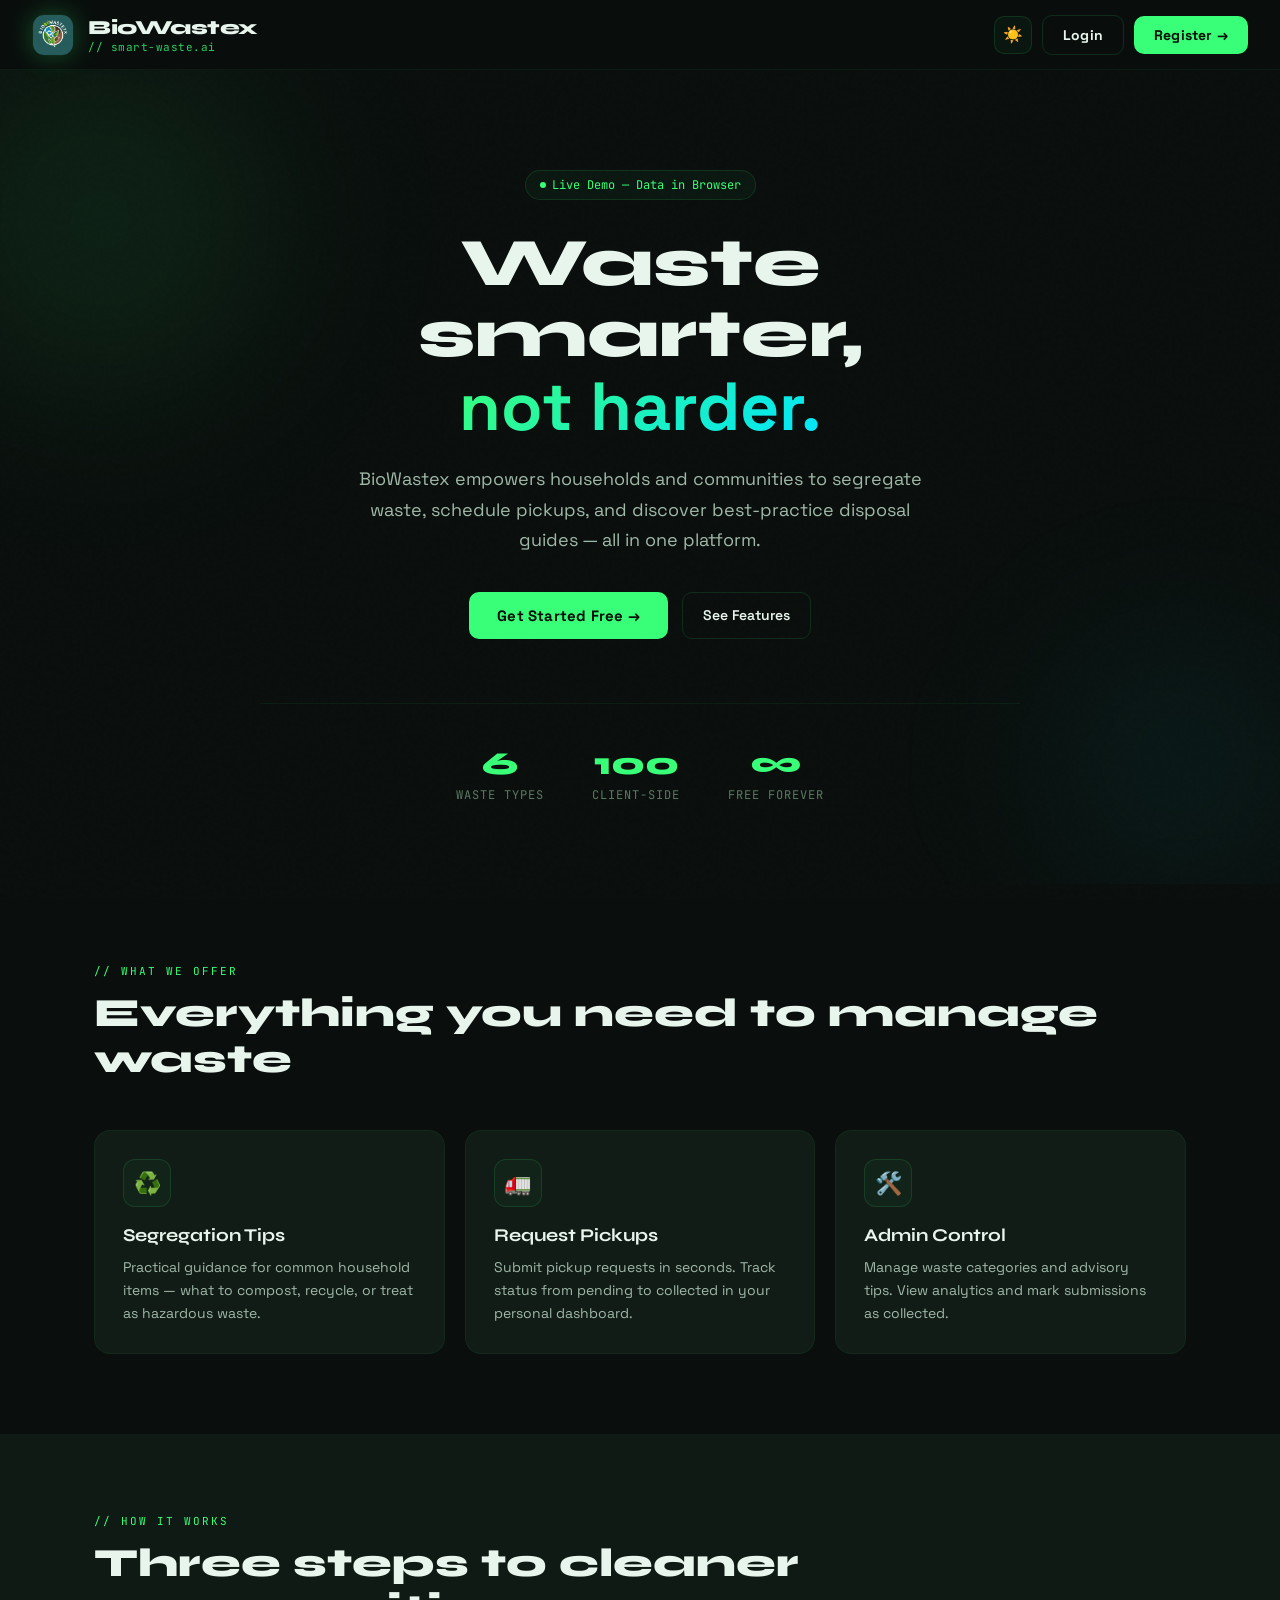
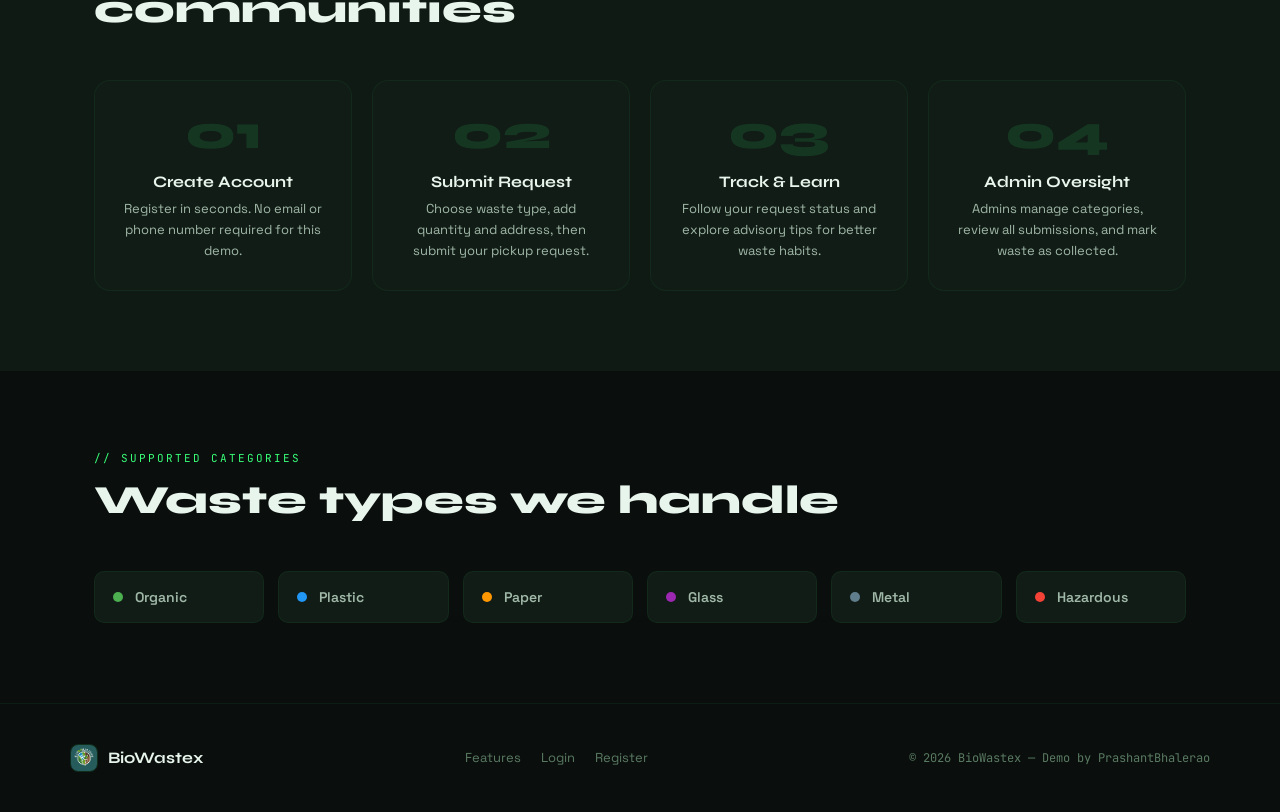
==== index.html @ 07067c93 "Initial frontend project commit" ====
<!doctype html>
<html lang="en">
<head>
  <meta charset="utf-8" />
  <meta name="viewport" content="width=device-width,initial-scale=1" />
  <title>BioWastex — Smart Waste Segregation</title>
  <link rel="stylesheet" href="css/style.css">
</head>
<body>
  <header class="topbar">
    <a href="index.html" class="brand">
      <img src="assets/biowastex-logo.png" alt="BioWastex" class="logo">
      <div class="brand-text">
        <h1>BioWastex</h1>
        <p class="sub">// smart-waste.ai</p>
      </div>
    </a>
    <div class="top-actions">
      <button id="themeToggle" class="icon-btn" aria-label="Toggle theme" title="Toggle theme">🌙</button>
      <a class="btn outline" href="login.html">Login</a>
      <a class="btn" href="register.html">Register →</a>
    </div>
  </header>

  <main>
    <!-- HERO -->
    <section class="hero">
      <div class="hero-inner">
        <div class="hero-badge">
          <span></span> Live Demo — Data in Browser
        </div>
        <h2>Waste smarter,<br><span class="highlight">not harder.</span></h2>
        <p class="lead">BioWastex empowers households and communities to segregate waste, schedule pickups, and discover best-practice disposal guides — all in one platform.</p>
        <div class="hero-ctas">
          <a class="btn" href="register.html">Get Started Free →</a>
          <a class="btnoutline" href="#features">See Features</a>
        </div>
        <div class="hero-stats">
          <div class="stat-item">
            <span class="stat-num">6+</span>
            <span class="stat-label">Waste Types</span>
          </div>
          <div class="stat-item">
            <span class="stat-num">100%</span>
            <span class="stat-label">Client-Side</span>
          </div>
          <div class="stat-item">
            <span class="stat-num">∞</span>
            <span class="stat-label">Free Forever</span>
          </div>
        </div>
      </div>
    </section>

    <!-- FEATURES -->
    <section id="features" class="features container">
      <span class="section-label">// what we offer</span>
      <h3>Everything you need to manage waste</h3>
      <div class="features-grid">
        <article class="card">
          <div class="card-icon">♻️</div>
          <h4>Segregation Tips</h4>
          <p>Practical guidance for common household items — what to compost, recycle, or treat as hazardous waste.</p>
        </article>
        <article class="card">
          <div class="card-icon">🚛</div>
          <h4>Request Pickups</h4>
          <p>Submit pickup requests in seconds. Track status from pending to collected in your personal dashboard.</p>
        </article>
        <article class="card">
          <div class="card-icon">🛠️</div>
          <h4>Admin Control</h4>
          <p>Manage waste categories and advisory tips. View analytics and mark submissions as collected.</p>
        </article>
      </div>
    </section>

    <!-- HOW IT WORKS -->
    <section class="how-it-works">
      <div class="container">
        <span class="section-label">// how it works</span>
        <h3 class="section-title">Three steps to cleaner communities</h3>
        <div class="steps-grid">
          <div class="step-card">
            <div class="step-num">01</div>
            <h4>Create Account</h4>
            <p>Register in seconds. No email or phone number required for this demo.</p>
          </div>
          <div class="step-card">
            <div class="step-num">02</div>
            <h4>Submit Request</h4>
            <p>Choose waste type, add quantity and address, then submit your pickup request.</p>
          </div>
          <div class="step-card">
            <div class="step-num">03</div>
            <h4>Track &amp; Learn</h4>
            <p>Follow your request status and explore advisory tips for better waste habits.</p>
          </div>
          <div class="step-card">
            <div class="step-num">04</div>
            <h4>Admin Oversight</h4>
            <p>Admins manage categories, review all submissions, and mark waste as collected.</p>
          </div>
        </div>
      </div>
    </section>

    <!-- WASTE TYPES -->
    <section class="waste-types container">
      <span class="section-label">// supported categories</span>
      <h3 class="section-title">Waste types we handle</h3>
      <div class="waste-grid">
        <div class="waste-chip"><span class="dot" style="background:#4caf50"></span>Organic</div>
        <div class="waste-chip"><span class="dot" style="background:#2196f3"></span>Plastic</div>
        <div class="waste-chip"><span class="dot" style="background:#ff9800"></span>Paper</div>
        <div class="waste-chip"><span class="dot" style="background:#9c27b0"></span>Glass</div>
        <div class="waste-chip"><span class="dot" style="background:#607d8b"></span>Metal</div>
        <div class="waste-chip"><span class="dot" style="background:#f44336"></span>Hazardous</div>
      </div>
    </section>
  </main>

  <footer class="site-footer">
    <div class="footer-inner">
      <div class="footer-brand">
        <img src="assets/biowastex-logo.png" alt="" style="width:28px;height:28px;border-radius:8px;border:1px solid var(--border)">
        <span>BioWastex</span>
      </div>
      <div class="footer-links">
        <a href="#features">Features</a>
        <a href="login.html">Login</a>
        <a href="register.html">Register</a>
      </div>
      <p class="footer-copy">© 2026 BioWastex — Demo by PrashantBhalerao</p>
    </div>
  </footer>

  <script src="js/theme.js"></script>
  <script src="js/animations.js"></script>
</body>
</html>
---- css/style.css ----
/* ===========================
   BIOWASTEX — Gen-Z Redesign
   Dark-first, neon-earth aesthetic
   =========================== */

@import url('https://fonts.googleapis.com/css2?family=Space+Grotesk:wght@300;400;500;600;700&family=Syne:wght@700;800&family=JetBrains+Mono:wght@400;500&display=swap');

:root {
  --bg: #0a0f0d;
  --bg2: #0f1a14;
  --bg3: #141f18;
  --card: #111c16;
  --card2: #162019;
  --border: rgba(57, 255, 120, 0.12);
  --border2: rgba(57, 255, 120, 0.06);
  --accent: #39ff78;
  --accent2: #00e5ff;
  --accent3: #ffe135;
  --danger: #ff4444;
  --text: #e8f5ec;
  --text2: #a0b8a8;
  --text3: #5a7a62;
  --glass: rgba(57, 255, 120, 0.04);
  --glow: 0 0 24px rgba(57, 255, 120, 0.25);
  --glow2: 0 0 40px rgba(57, 255, 120, 0.1);
  --radius: 16px;
  --radius-sm: 10px;
  --font-display: 'Syne', sans-serif;
  --font-body: 'Space Grotesk', sans-serif;
  --font-mono: 'JetBrains Mono', monospace;
  --transition: all 0.25s cubic-bezier(0.4, 0, 0.2, 1);
}

body.light {
  --bg: #f0f7f2;
  --bg2: #e8f2eb;
  --bg3: #dfeee3;
  --card: #ffffff;
  --card2: #f5fbf7;
  --border: rgba(34, 139, 60, 0.15);
  --border2: rgba(34, 139, 60, 0.08);
  --accent: #1a8c3e;
  --accent2: #0077a8;
  --accent3: #d4a500;
  --danger: #cc2200;
  --text: #0d2b18;
  --text2: #3a6648;
  --text3: #7aaa88;
  --glass: rgba(34, 139, 60, 0.06);
  --glow: 0 4px 20px rgba(34, 139, 60, 0.15);
  --glow2: 0 8px 30px rgba(34, 139, 60, 0.08);
}

*, *::before, *::after { box-sizing: border-box; margin: 0; padding: 0; }

html { scroll-behavior: smooth; }

body {
  font-family: var(--font-body);
  background: var(--bg);
  color: var(--text);
  min-height: 100vh;
  transition: background 0.3s ease, color 0.3s ease;
  overflow-x: hidden;
}

/* ── NOISE TEXTURE OVERLAY ── */
body::before {
  content: '';
  position: fixed;
  inset: 0;
  background-image: url("data:image/svg+xml,%3Csvg viewBox='0 0 256 256' xmlns='http://www.w3.org/2000/svg'%3E%3Cfilter id='noise'%3E%3CfeTurbulence type='fractalNoise' baseFrequency='0.9' numOctaves='4' stitchTiles='stitch'/%3E%3C/filter%3E%3Crect width='100%25' height='100%25' filter='url(%23noise)' opacity='0.03'/%3E%3C/svg%3E");
  pointer-events: none;
  z-index: 0;
  opacity: 0.4;
}

/* ── SCROLLBAR ── */
::-webkit-scrollbar { width: 6px; }
::-webkit-scrollbar-track { background: var(--bg); }
::-webkit-scrollbar-thumb { background: var(--border); border-radius: 4px; }
::-webkit-scrollbar-thumb:hover { background: var(--accent); }

/* ── TYPOGRAPHY ── */
h1, h2, h3, h4 { font-family: var(--font-display); line-height: 1.15; }
p, span, label, a, button, input, select, textarea { font-family: var(--font-body); }

/* ── CONTAINER ── */
.container {
  max-width: 1140px;
  margin: 0 auto;
  padding: 0 24px;
}

/* ══════════════════════════════
   TOPBAR / NAVBAR
══════════════════════════════ */
.topbar {
  position: sticky;
  top: 0;
  z-index: 100;
  display: flex;
  align-items: center;
  justify-content: space-between;
  padding: 0 32px;
  height: 70px;
  background: rgba(10, 15, 13, 0.85);
  backdrop-filter: blur(20px);
  -webkit-backdrop-filter: blur(20px);
  border-bottom: 1px solid var(--border2);
  transition: var(--transition);
}

body.light .topbar {
  background: rgba(240, 247, 242, 0.85);
}

.topbar.small { height: 60px; padding: 0 24px; }

.brand {
  display: flex;
  align-items: center;
  gap: 14px;
  text-decoration: none;
}

.logo {
  width: 42px;
  height: 42px;
  border-radius: 12px;
  object-fit: cover;
  border: 1.5px solid var(--border);
  box-shadow: var(--glow);
  transition: var(--transition);
}
.logo:hover { transform: rotate(-5deg) scale(1.05); }

.brand-text h1 {
  font-family: var(--font-display);
  font-size: 20px;
  font-weight: 800;
  color: var(--text);
  letter-spacing: -0.5px;
}
.brand-text .sub {
  font-size: 11px;
  color: var(--accent);
  font-family: var(--font-mono);
  letter-spacing: 0.5px;
  opacity: 0.8;
  margin-top: 1px;
}

.top-actions {
  display: flex;
  align-items: center;
  gap: 10px;
}

.icon-btn {
  background: var(--glass);
  border: 1px solid var(--border);
  color: var(--text);
  font-size: 16px;
  width: 38px;
  height: 38px;
  border-radius: 10px;
  cursor: pointer;
  display: flex;
  align-items: center;
  justify-content: center;
  transition: var(--transition);
}
.icon-btn:hover {
  background: var(--border);
  border-color: var(--accent);
  box-shadow: var(--glow);
  transform: scale(1.05);
}

/* ── BUTTONS ── */
.btn {
  display: inline-flex;
  align-items: center;
  gap: 6px;
  padding: 10px 20px;
  background: var(--accent);
  color: #060e09;
  font-family: var(--font-body);
  font-size: 14px;
  font-weight: 700;
  border-radius: var(--radius-sm);
  border: none;
  cursor: pointer;
  text-decoration: none;
  transition: var(--transition);
  letter-spacing: 0.2px;
  white-space: nowrap;
}
.btn:hover {
  transform: translateY(-2px);
  box-shadow: 0 8px 24px rgba(57, 255, 120, 0.35);
  filter: brightness(1.1);
}
.btn:active { transform: translateY(0); }

.btn.outline {
  background: transparent;
  color: var(--text);
  border: 1.5px solid var(--border);
}
.btn.outline:hover {
  border-color: var(--accent);
  color: var(--accent);
  box-shadow: var(--glow);
  background: var(--glass);
}

.btn.danger {
  background: var(--danger);
  color: white;
}
.btn.danger:hover { box-shadow: 0 8px 24px rgba(255,68,68,0.35); }

.btn.sm { padding: 7px 14px; font-size: 12px; }
.btn.xs { padding: 5px 10px; font-size: 11px; }

.btnoutline {
  display: inline-flex;
  align-items: center;
  padding: 10px 20px;
  background: transparent;
  color: var(--text);
  border: 1.5px solid var(--border);
  border-radius: var(--radius-sm);
  font-family: var(--font-body);
  font-size: 14px;
  font-weight: 600;
  cursor: pointer;
  text-decoration: none;
  transition: var(--transition);
}
.btnoutline:hover {
  border-color: var(--accent);
  color: var(--accent);
  background: var(--glass);
}

/* ══════════════════════════════
   HERO SECTION
══════════════════════════════ */
.hero {
  position: relative;
  overflow: hidden;
  padding: 100px 24px 80px;
  text-align: center;
}

/* Animated bg blobs */
.hero::before, .hero::after {
  content: '';
  position: absolute;
  border-radius: 50%;
  filter: blur(80px);
  animation: blobFloat 8s ease-in-out infinite;
  pointer-events: none;
}
.hero::before {
  width: 500px; height: 500px;
  background: radial-gradient(circle, rgba(57,255,120,0.12), transparent 70%);
  top: -100px; left: -150px;
}
.hero::after {
  width: 400px; height: 400px;
  background: radial-gradient(circle, rgba(0,229,255,0.08), transparent 70%);
  bottom: -80px; right: -100px;
  animation-delay: -4s;
}

@keyframes blobFloat {
  0%, 100% { transform: translate(0, 0) scale(1); }
  33% { transform: translate(30px, -20px) scale(1.05); }
  66% { transform: translate(-20px, 20px) scale(0.95); }
}

.hero-inner { position: relative; z-index: 1; max-width: 760px; margin: 0 auto; }

.hero-badge {
  display: inline-flex;
  align-items: center;
  gap: 6px;
  padding: 6px 14px;
  background: var(--glass);
  border: 1px solid var(--border);
  border-radius: 100px;
  font-size: 12px;
  font-family: var(--font-mono);
  color: var(--accent);
  margin-bottom: 28px;
  animation: fadeSlideUp 0.6s ease both;
}
.hero-badge span { display: inline-block; width: 6px; height: 6px; background: var(--accent); border-radius: 50%; animation: pulse 2s infinite; }

@keyframes pulse {
  0%, 100% { transform: scale(1); opacity: 1; }
  50% { transform: scale(1.5); opacity: 0.5; }
}

.hero h2 {
  font-family: var(--font-display);
  font-size: clamp(36px, 6vw, 68px);
  font-weight: 800;
  line-height: 1.05;
  color: var(--text);
  margin-bottom: 20px;
  animation: fadeSlideUp 0.6s ease 0.1s both;
}

.hero h2 .highlight {
  background: linear-gradient(135deg, var(--accent), var(--accent2));
  -webkit-background-clip: text;
  -webkit-text-fill-color: transparent;
  background-clip: text;
}

.hero .lead {
  font-size: 18px;
  color: var(--text2);
  max-width: 580px;
  margin: 0 auto 36px;
  line-height: 1.7;
  animation: fadeSlideUp 0.6s ease 0.2s both;
}

.hero-ctas {
  display: flex;
  gap: 14px;
  justify-content: center;
  flex-wrap: wrap;
  animation: fadeSlideUp 0.6s ease 0.3s both;
}

.hero-ctas .btn { padding: 14px 28px; font-size: 15px; }

/* Hero stats */
.hero-stats {
  display: flex;
  justify-content: center;
  gap: 48px;
  margin-top: 64px;
  padding-top: 40px;
  border-top: 1px solid var(--border2);
  animation: fadeSlideUp 0.6s ease 0.5s both;
}
.stat-item { text-align: center; }
.stat-num {
  font-family: var(--font-display);
  font-size: 32px;
  font-weight: 800;
  color: var(--accent);
  display: block;
}
.stat-label {
  font-size: 12px;
  color: var(--text3);
  font-family: var(--font-mono);
  text-transform: uppercase;
  letter-spacing: 1px;
  margin-top: 4px;
}

@keyframes fadeSlideUp {
  from { opacity: 0; transform: translateY(20px); }
  to { opacity: 1; transform: translateY(0); }
}

/* ══════════════════════════════
   FEATURES SECTION
══════════════════════════════ */
.features {
  padding: 80px 24px;
  position: relative;
}

.section-label {
  font-family: var(--font-mono);
  font-size: 11px;
  color: var(--accent);
  text-transform: uppercase;
  letter-spacing: 2px;
  margin-bottom: 12px;
  display: block;
}

.features > h3, .section-title {
  font-family: var(--font-display);
  font-size: clamp(24px, 4vw, 40px);
  font-weight: 800;
  margin-bottom: 48px;
  color: var(--text);
}

.features-grid {
  display: grid;
  grid-template-columns: repeat(auto-fit, minmax(280px, 1fr));
  gap: 20px;
}

.card {
  background: var(--card);
  border: 1px solid var(--border2);
  border-radius: var(--radius);
  padding: 28px;
  transition: var(--transition);
  position: relative;
  overflow: hidden;
}
.card::before {
  content: '';
  position: absolute;
  top: 0; left: 0; right: 0;
  height: 2px;
  background: linear-gradient(90deg, transparent, var(--accent), transparent);
  opacity: 0;
  transition: opacity 0.3s;
}
.card:hover {
  border-color: var(--border);
  background: var(--card2);
  transform: translateY(-4px);
  box-shadow: var(--glow2);
}
.card:hover::before { opacity: 1; }

.card-icon {
  width: 48px; height: 48px;
  background: var(--glass);
  border: 1px solid var(--border);
  border-radius: 12px;
  display: flex;
  align-items: center;
  justify-content: center;
  font-size: 22px;
  margin-bottom: 18px;
  transition: var(--transition);
}
.card:hover .card-icon {
  box-shadow: var(--glow);
  border-color: var(--accent);
}

.card h4 {
  font-family: var(--font-display);
  font-size: 18px;
  font-weight: 700;
  color: var(--text);
  margin-bottom: 10px;
}
.card p { font-size: 14px; color: var(--text2); line-height: 1.65; }

/* ══════════════════════════════
   HOW IT WORKS SECTION
══════════════════════════════ */
.how-it-works {
  padding: 80px 24px;
  background: var(--bg2);
  position: relative;
}

.steps-grid {
  display: grid;
  grid-template-columns: repeat(auto-fit, minmax(220px, 1fr));
  gap: 20px;
  counter-reset: step;
}

.step-card {
  background: var(--card);
  border: 1px solid var(--border2);
  border-radius: var(--radius);
  padding: 28px;
  text-align: center;
  transition: var(--transition);
  counter-increment: step;
}
.step-card:hover {
  border-color: var(--accent);
  box-shadow: var(--glow);
  transform: translateY(-4px);
}

.step-num {
  font-family: var(--font-display);
  font-size: 48px;
  font-weight: 800;
  color: var(--border);
  line-height: 1;
  margin-bottom: 16px;
  transition: var(--transition);
}
.step-card:hover .step-num { color: var(--accent); }
.step-card h4 { font-size: 16px; margin-bottom: 8px; color: var(--text); }
.step-card p { font-size: 13px; color: var(--text2); line-height: 1.6; }

/* ══════════════════════════════
   WASTE TYPES SECTION
══════════════════════════════ */
.waste-types {
  padding: 80px 24px;
}

.waste-grid {
  display: grid;
  grid-template-columns: repeat(auto-fill, minmax(160px, 1fr));
  gap: 14px;
}

.waste-chip {
  background: var(--card);
  border: 1px solid var(--border2);
  border-radius: var(--radius-sm);
  padding: 16px 18px;
  display: flex;
  align-items: center;
  gap: 12px;
  font-size: 14px;
  font-weight: 600;
  color: var(--text2);
  cursor: default;
  transition: var(--transition);
}
.waste-chip:hover {
  background: var(--card2);
  border-color: var(--border);
  color: var(--text);
  transform: scale(1.03);
}
.waste-chip .dot {
  width: 10px; height: 10px;
  border-radius: 50%;
  flex-shrink: 0;
}

/* ══════════════════════════════
   SITE FOOTER
══════════════════════════════ */
.site-footer {
  border-top: 1px solid var(--border2);
  padding: 40px 24px;
  background: var(--bg);
}

.footer-inner {
  display: flex;
  align-items: center;
  justify-content: space-between;
  flex-wrap: wrap;
  gap: 16px;
  max-width: 1140px;
  margin: 0 auto;
}

.footer-brand { display: flex; align-items: center; gap: 10px; }
.footer-brand span {
  font-family: var(--font-display);
  font-size: 16px;
  font-weight: 700;
  color: var(--text);
}

.footer-links { display: flex; gap: 20px; }
.footer-links a {
  font-size: 13px;
  color: var(--text3);
  text-decoration: none;
  transition: color 0.2s;
}
.footer-links a:hover { color: var(--accent); }

.footer-copy {
  font-size: 12px;
  color: var(--text3);
  font-family: var(--font-mono);
}

/* ══════════════════════════════
   FORM PAGES (Login / Register)
══════════════════════════════ */
.form-page {
  min-height: calc(100vh - 60px);
  display: flex;
  align-items: center;
  justify-content: center;
  padding: 40px 20px;
  position: relative;
}

.form-page::before {
  content: '';
  position: absolute;
  width: 600px; height: 600px;
  background: radial-gradient(circle, rgba(57,255,120,0.06), transparent 60%);
  top: 50%; left: 50%;
  transform: translate(-50%, -50%);
  pointer-events: none;
}

.form-card {
  background: var(--card);
  border: 1px solid var(--border);
  border-radius: 20px;
  padding: 40px;
  width: 100%;
  max-width: 440px;
  position: relative;
  z-index: 1;
  box-shadow: 0 24px 60px rgba(0,0,0,0.4);
  animation: fadeSlideUp 0.5s ease both;
}

.form-card-header {
  text-align: center;
  margin-bottom: 32px;
}

.logo-lg {
  width: 72px;
  height: 72px;
  border-radius: 18px;
  border: 2px solid var(--border);
  object-fit: cover;
  box-shadow: var(--glow);
  margin-bottom: 18px;
}

.form-card-header h2 {
  font-size: 28px;
  font-weight: 800;
  color: var(--text);
  margin-bottom: 6px;
}
.form-card-header p {
  font-size: 14px;
  color: var(--text2);
}

.form { display: flex; flex-direction: column; gap: 16px; }

.form label {
  display: flex;
  flex-direction: column;
  gap: 6px;
  font-size: 13px;
  font-weight: 600;
  color: var(--text2);
  letter-spacing: 0.3px;
}

.form input,
.form select,
.form textarea {
  background: var(--bg3);
  border: 1.5px solid var(--border2);
  border-radius: var(--radius-sm);
  padding: 12px 14px;
  color: var(--text);
  font-family: var(--font-body);
  font-size: 14px;
  outline: none;
  transition: var(--transition);
}

.form input:focus,
.form select:focus,
.form textarea:focus {
  border-color: var(--accent);
  box-shadow: 0 0 0 3px rgba(57, 255, 120, 0.1);
  background: var(--card2);
}

.form input::placeholder { color: var(--text3); }

.form select option {
  background: var(--card);
  color: var(--text);
}

.form-actions {
  display: flex;
  gap: 10px;
  margin-top: 4px;
}
.form-actions .btn { flex: 1; justify-content: center; padding: 12px; }

.form-footer {
  text-align: center;
  margin-top: 20px;
  font-size: 13px;
  color: var(--text2);
}
.form-footer a { color: var(--accent); text-decoration: none; font-weight: 600; }
.form-footer a:hover { text-decoration: underline; }

#loginMessage, #regMessage {
  font-size: 13px;
  text-align: center;
  padding: 8px;
  border-radius: 8px;
  min-height: 30px;
}
#loginMessage.error, #regMessage.error {
  color: var(--danger);
  background: rgba(255,68,68,0.08);
  border: 1px solid rgba(255,68,68,0.2);
}
#loginMessage.success, #regMessage.success {
  color: var(--accent);
  background: rgba(57,255,120,0.08);
  border: 1px solid rgba(57,255,120,0.2);
}

/* ══════════════════════════════
   DASHBOARD LAYOUT
══════════════════════════════ */
.app {
  display: flex;
  min-height: 100vh;
}

.sidebar {
  width: 260px;
  background: var(--card);
  border-right: 1px solid var(--border2);
  padding: 20px 16px;
  display: flex;
  flex-direction: column;
  gap: 8px;
  position: sticky;
  top: 0;
  height: 100vh;
  overflow-y: auto;
  flex-shrink: 0;
}

.sidebar-top {
  display: flex;
  align-items: center;
  gap: 12px;
  padding: 8px 4px 16px;
  border-bottom: 1px solid var(--border2);
  margin-bottom: 8px;
}
.sidebar-top h3 {
  font-family: var(--font-display);
  font-size: 16px;
  font-weight: 700;
  color: var(--text);
}

.logo-sm {
  width: 40px; height: 40px;
  border-radius: 10px;
  border: 1.5px solid var(--border);
  object-fit: cover;
}

.side-nav {
  display: flex;
  flex-direction: column;
  gap: 4px;
  flex: 1;
}

.side-link {
  display: flex;
  align-items: center;
  gap: 10px;
  padding: 10px 14px;
  border-radius: var(--radius-sm);
  color: var(--text2);
  text-decoration: none;
  font-size: 14px;
  font-weight: 500;
  transition: var(--transition);
  border: 1px solid transparent;
}
.side-link:hover {
  background: var(--glass);
  color: var(--text);
  border-color: var(--border2);
}
.side-link.active {
  background: linear-gradient(135deg, rgba(57,255,120,0.12), rgba(57,255,120,0.05));
  color: var(--accent);
  border-color: var(--border);
  font-weight: 600;
}

.side-link .nav-icon { font-size: 16px; }

.sidebar-bottom {
  padding-top: 12px;
  border-top: 1px solid var(--border2);
  display: flex;
  align-items: center;
  gap: 8px;
}
.sidebar-bottom .btn { flex: 1; justify-content: center; }

/* MAIN CONTENT */
.main {
  flex: 1;
  padding: 32px;
  min-width: 0;
}

.main-header {
  margin-bottom: 28px;
  padding-bottom: 20px;
  border-bottom: 1px solid var(--border2);
}
.main-header h2 {
  font-size: 28px;
  font-weight: 800;
  color: var(--text);
  margin-bottom: 4px;
}
.main-header p { font-size: 14px; color: var(--text2); }

/* STATS CARDS */
.stats-row {
  display: grid;
  grid-template-columns: repeat(auto-fit, minmax(180px, 1fr));
  gap: 16px;
  margin-bottom: 28px;
}

.stat-card {
  background: var(--card);
  border: 1px solid var(--border2);
  border-radius: var(--radius);
  padding: 22px;
  transition: var(--transition);
}
.stat-card:hover {
  border-color: var(--border);
  transform: translateY(-2px);
  box-shadow: var(--glow2);
}
.stat-card .s-label {
  font-size: 12px;
  color: var(--text3);
  font-family: var(--font-mono);
  text-transform: uppercase;
  letter-spacing: 1px;
  margin-bottom: 8px;
}
.stat-card .s-value {
  font-family: var(--font-display);
  font-size: 36px;
  font-weight: 800;
  color: var(--accent);
  line-height: 1;
}
.stat-card .s-sub {
  font-size: 12px;
  color: var(--text3);
  margin-top: 6px;
}

/* VIEW SECTIONS */
.view { animation: fadeSlideUp 0.3s ease both; }
.hidden { display: none !important; }

/* SUBMISSION / REQUEST CARDS */
.request {
  background: var(--card2);
  border: 1px solid var(--border2);
  border-left: 3px solid var(--accent);
  border-radius: var(--radius-sm);
  padding: 14px 18px;
  margin-bottom: 10px;
  transition: var(--transition);
  display: flex;
  justify-content: space-between;
  align-items: flex-start;
  gap: 12px;
  flex-wrap: wrap;
}
.request:hover { border-color: var(--border); background: var(--card); }

.request-info { flex: 1; }
.request-info strong {
  font-size: 14px;
  color: var(--text);
  font-weight: 600;
}
.request-info .request-meta {
  display: flex;
  gap: 12px;
  flex-wrap: wrap;
  margin-top: 6px;
}
.request-info .meta-item {
  font-size: 12px;
  color: var(--text3);
  font-family: var(--font-mono);
}

.request-actions { display: flex; gap: 6px; flex-shrink: 0; }

/* STATUS BADGES */
.badge {
  display: inline-flex;
  align-items: center;
  gap: 4px;
  padding: 3px 10px;
  border-radius: 100px;
  font-size: 11px;
  font-weight: 600;
  font-family: var(--font-mono);
  text-transform: uppercase;
  letter-spacing: 0.5px;
}
.badge.pending { background: rgba(255,225,53,0.12); color: var(--accent3); border: 1px solid rgba(255,225,53,0.2); }
.badge.collected { background: rgba(57,255,120,0.12); color: var(--accent); border: 1px solid rgba(57,255,120,0.2); }

/* TIPS LIST */
.tip-item {
  background: var(--card2);
  border: 1px solid var(--border2);
  border-radius: var(--radius-sm);
  padding: 16px 18px;
  margin-bottom: 10px;
  transition: var(--transition);
  display: flex;
  align-items: flex-start;
  gap: 14px;
}
.tip-item:hover { border-color: var(--border); background: var(--card); }
.tip-icon {
  width: 36px; height: 36px;
  background: var(--glass);
  border: 1px solid var(--border);
  border-radius: 8px;
  display: flex;
  align-items: center;
  justify-content: center;
  font-size: 16px;
  flex-shrink: 0;
}
.tip-content strong { font-size: 14px; color: var(--text); display: block; margin-bottom: 3px; }
.tip-content p { font-size: 13px; color: var(--text2); margin: 0; line-height: 1.5; }

/* INLINE ADD FORM */
.add-row {
  display: flex;
  gap: 10px;
  margin-top: 16px;
  padding-top: 16px;
  border-top: 1px solid var(--border2);
  flex-wrap: wrap;
}
.add-row input {
  flex: 1;
  min-width: 140px;
  background: var(--bg3);
  border: 1.5px solid var(--border2);
  border-radius: var(--radius-sm);
  padding: 10px 14px;
  color: var(--text);
  font-family: var(--font-body);
  font-size: 14px;
  outline: none;
  transition: var(--transition);
}
.add-row input:focus {
  border-color: var(--accent);
  box-shadow: 0 0 0 3px rgba(57,255,120,0.1);
}

/* CATEGORY CHIPS */
.category-list { display: flex; flex-wrap: wrap; gap: 8px; }
.cat-chip {
  display: inline-flex;
  align-items: center;
  gap: 8px;
  padding: 7px 14px;
  background: var(--glass);
  border: 1px solid var(--border);
  border-radius: 100px;
  font-size: 13px;
  font-weight: 500;
  color: var(--text2);
  transition: var(--transition);
}
.cat-chip:hover { border-color: var(--accent); color: var(--text); }
.cat-chip .rm {
  cursor: pointer;
  font-size: 15px;
  color: var(--text3);
  transition: color 0.2s;
  line-height: 1;
}
.cat-chip .rm:hover { color: var(--danger); }

/* CHART */
.chart-wrap {
  background: var(--card);
  border: 1px solid var(--border2);
  border-radius: var(--radius);
  padding: 24px;
  margin-top: 20px;
}
.chart-wrap h4 {
  font-size: 15px;
  color: var(--text2);
  margin-bottom: 16px;
  font-family: var(--font-mono);
  font-weight: 500;
}

/* QUICK TIP BANNER */
.tip-banner {
  background: linear-gradient(135deg, rgba(57,255,120,0.08), rgba(0,229,255,0.05));
  border: 1px solid var(--border);
  border-radius: var(--radius);
  padding: 20px;
  margin-bottom: 20px;
  display: flex;
  gap: 14px;
  align-items: flex-start;
}
.tip-banner-icon { font-size: 24px; flex-shrink: 0; }
.tip-banner-text strong { display: block; font-size: 14px; color: var(--accent); margin-bottom: 4px; }
.tip-banner-text p { font-size: 14px; color: var(--text2); margin: 0; }

/* EMPTY STATE */
.empty-state {
  text-align: center;
  padding: 60px 20px;
  color: var(--text3);
}
.empty-state .es-icon { font-size: 48px; margin-bottom: 14px; opacity: 0.5; }
.empty-state p { font-size: 14px; }

/* ── HELPERS ── */
.muted { color: var(--text2); }
.small { font-size: 13px; }
.mono { font-family: var(--font-mono); }
.center { text-align: center; }
.grid { display: grid; gap: 16px; }

/* ── MOBILE ── */
@media (max-width: 900px) {
  .app { flex-direction: column; }

  .sidebar {
    width: 100%;
    height: auto;
    position: relative;
    flex-direction: row;
    flex-wrap: wrap;
    gap: 10px;
    padding: 14px 16px;
    border-right: none;
    border-bottom: 1px solid var(--border2);
  }

  .sidebar-top { padding: 0; border: none; margin: 0; }
  .sidebar-top h3 { display: none; }

  .side-nav {
    flex-direction: row;
    flex: 1;
    flex-wrap: nowrap;
    overflow-x: auto;
    -webkit-overflow-scrolling: touch;
    gap: 6px;
  }
  .side-link { white-space: nowrap; }
  .nav-icon { display: none; }

  .sidebar-bottom { width: 100%; }

  .main { padding: 18px 16px; }
  .topbar { padding: 0 16px; }

  .hero-stats { gap: 24px; }
  .hero h2 { font-size: 32px; }

  .form-card { padding: 28px 20px; }
}

@media (max-width: 600px) {
  .hero { padding: 60px 16px 50px; }
  .hero-stats { display: grid; grid-template-columns: 1fr 1fr; gap: 16px; }
  .features { padding: 50px 16px; }
  .footer-inner { flex-direction: column; align-items: flex-start; }
}

/* Auth message states */
.error { color: var(--danger) !important; background: rgba(255,68,68,0.08); border: 1px solid rgba(255,68,68,0.2); border-radius: 8px; padding: 8px 12px; }
.success { color: var(--accent) !important; background: rgba(57,255,120,0.08); border: 1px solid rgba(57,255,120,0.2); border-radius: 8px; padding: 8px 12px; }
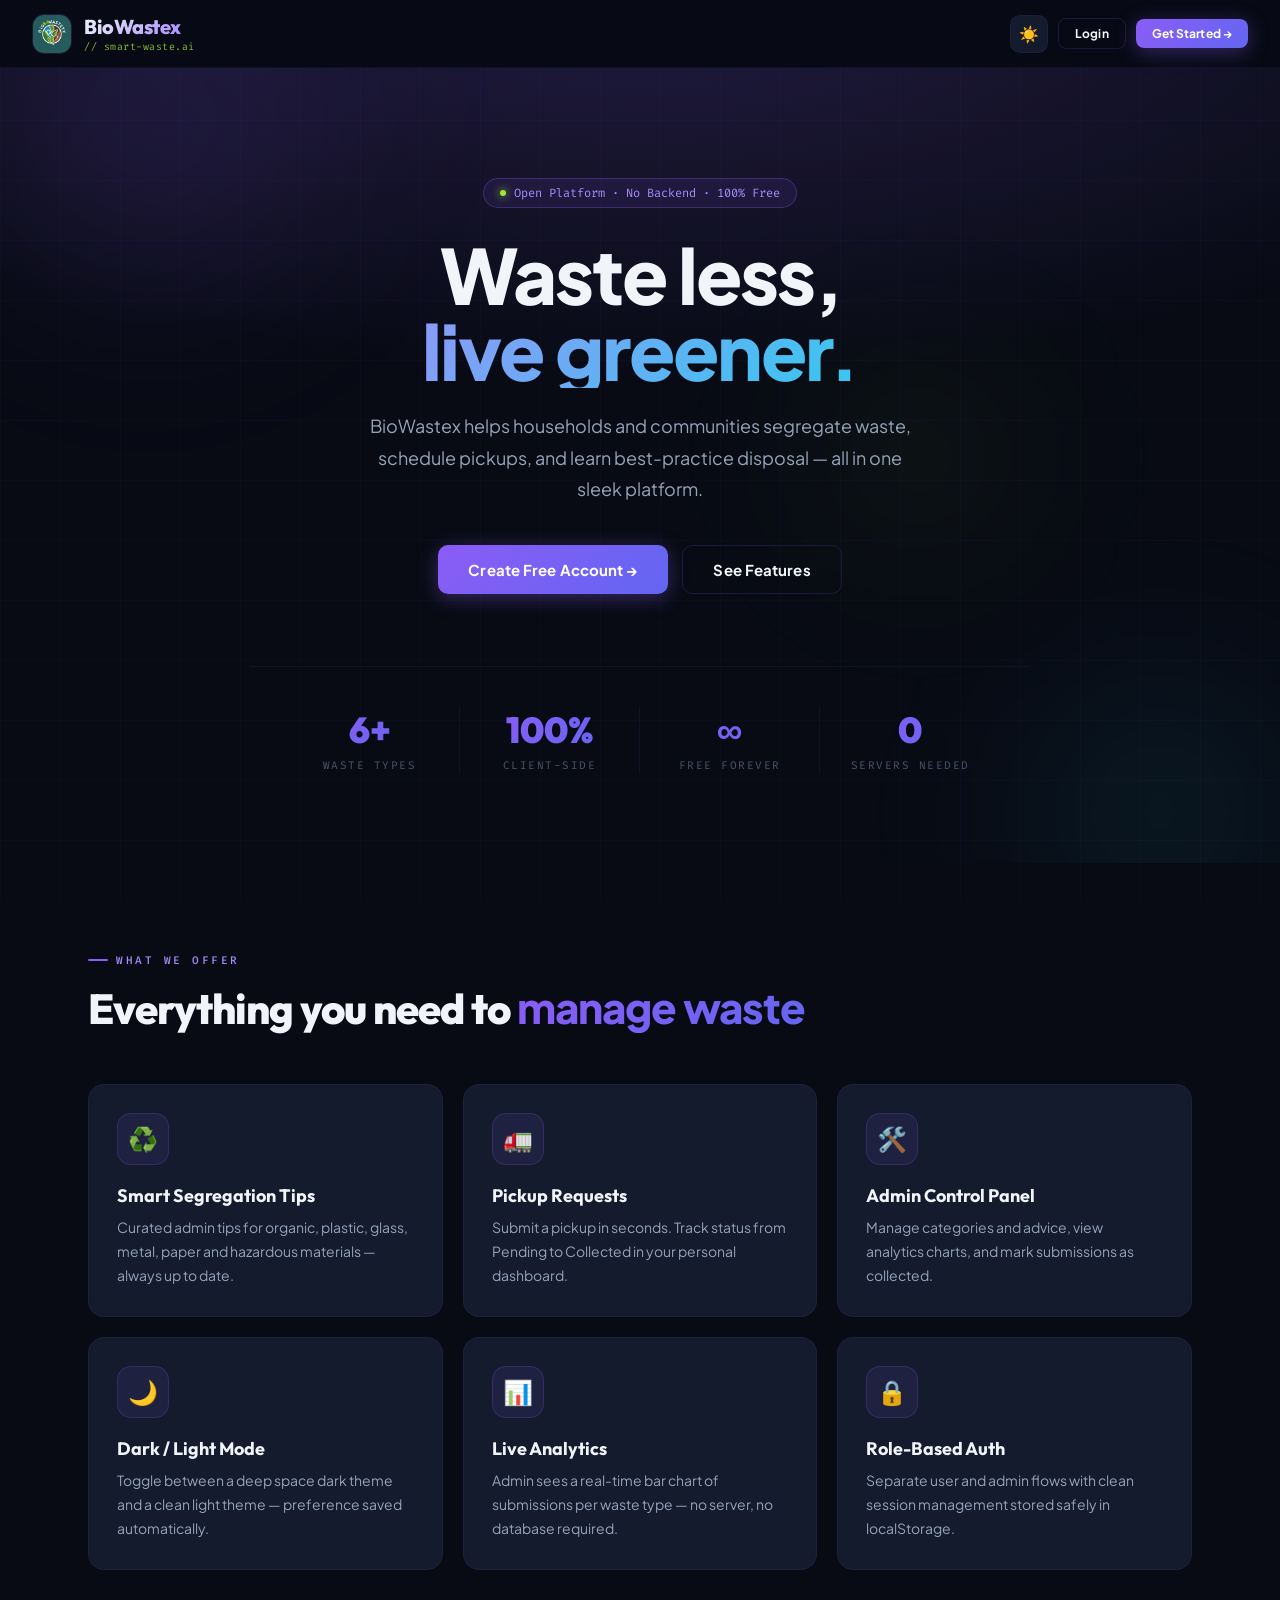
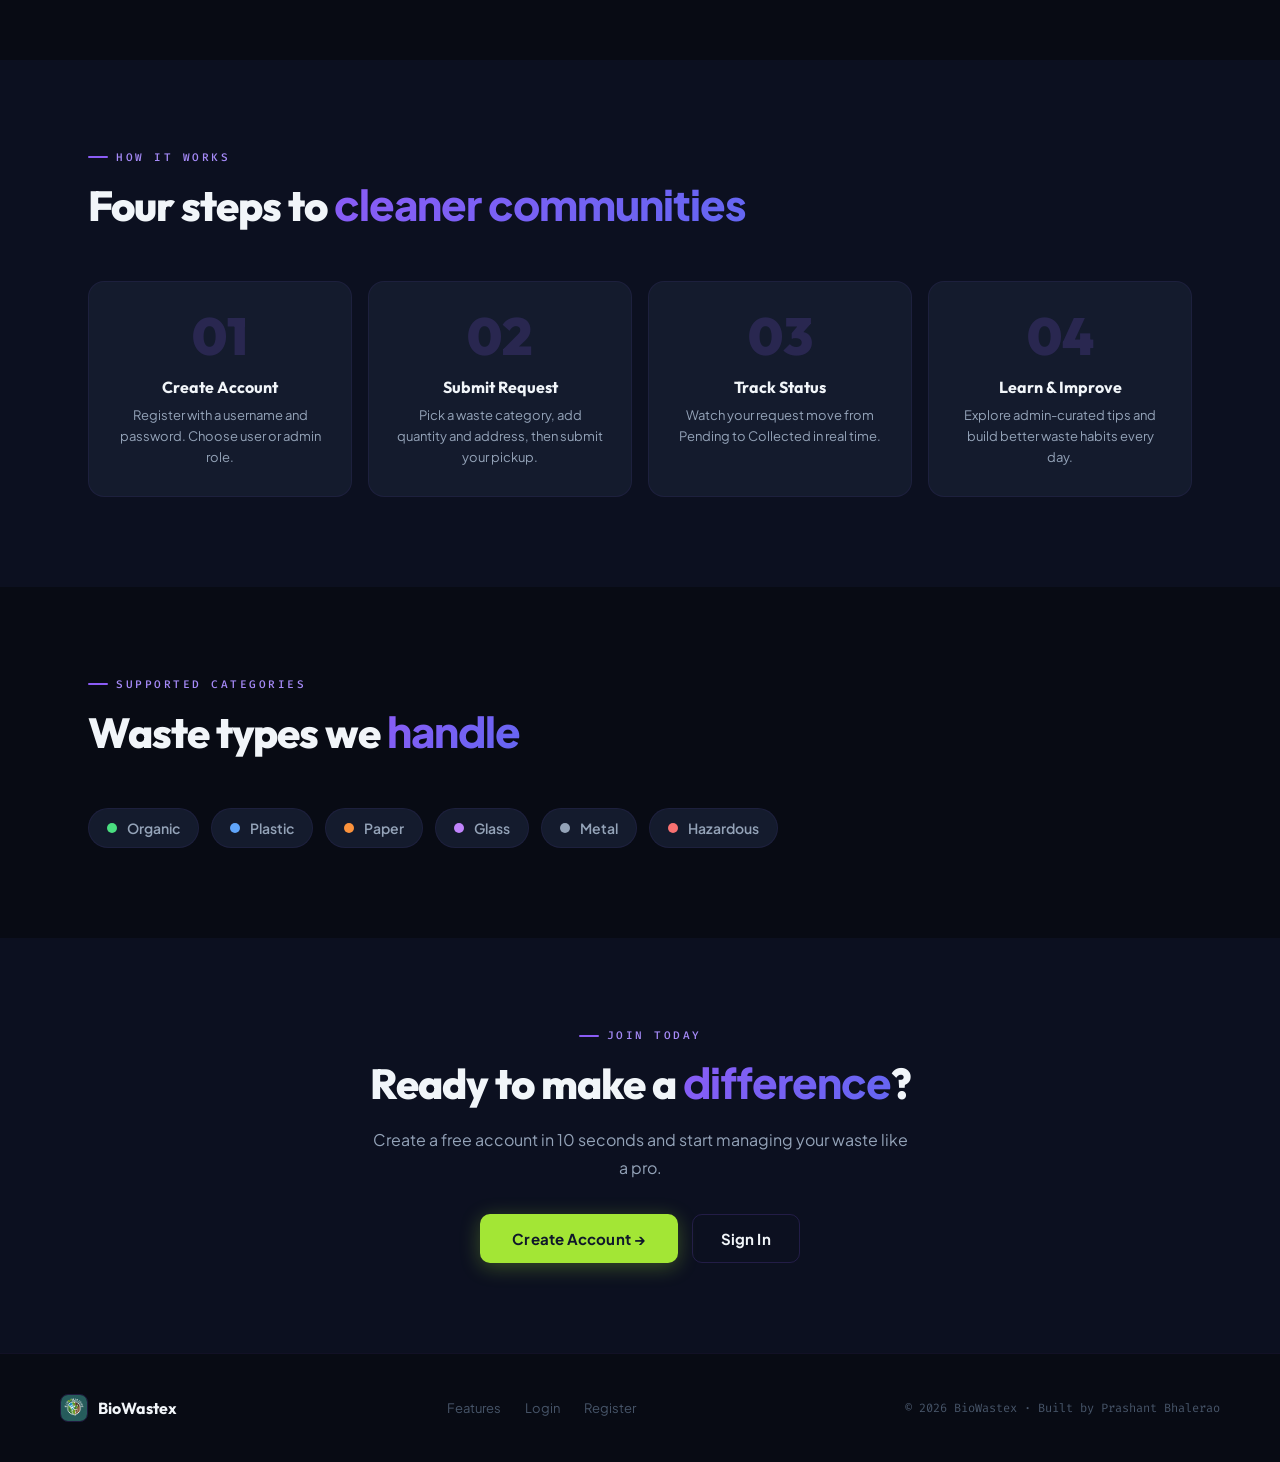
==== commit ff0edd5e: "Updated responsive design and fixed UI issues" ====
--- a/index.html
+++ b/index.html
@@ -1,126 +1,164 @@
 <!doctype html>
-<html lang="en">
+<html lang="en" data-theme="dark">
 <head>
-  <meta charset="utf-8" />
-  <meta name="viewport" content="width=device-width,initial-scale=1" />
+  <meta charset="utf-8"/>
+  <meta name="viewport" content="width=device-width,initial-scale=1"/>
   <title>BioWastex — Smart Waste Segregation</title>
   <link rel="stylesheet" href="css/style.css">
 </head>
 <body>
-  <header class="topbar">
+
+  <nav class="navbar">
     <a href="index.html" class="brand">
-      <img src="assets/biowastex-logo.png" alt="BioWastex" class="logo">
-      <div class="brand-text">
-        <h1>BioWastex</h1>
-        <p class="sub">// smart-waste.ai</p>
+      <img src="assets/biowastex-logo.png" alt="BioWastex" class="brand-logo">
+      <div>
+        <span class="brand-name">BioWastex</span>
+        <span class="brand-tag">// smart-waste.ai</span>
       </div>
     </a>
-    <div class="top-actions">
-      <button id="themeToggle" class="icon-btn" aria-label="Toggle theme" title="Toggle theme">🌙</button>
-      <a class="btn outline" href="login.html">Login</a>
-      <a class="btn" href="register.html">Register →</a>
+    <div class="nav-right">
+      <button class="theme-btn icon-btn" aria-label="Toggle theme">☀️</button>
+      <a href="login.html" class="btn btn-ghost btn-sm">Login</a>
+      <a href="register.html" class="btn btn-primary btn-sm">Get Started →</a>
     </div>
-  </header>
+  </nav>
 
-  <main>
-    <!-- HERO -->
-    <section class="hero">
-      <div class="hero-inner">
-        <div class="hero-badge">
-          <span></span> Live Demo — Data in Browser
+  <!-- HERO -->
+  <section class="hero">
+    <div class="hero-orb hero-orb-1"></div>
+    <div class="hero-orb hero-orb-2"></div>
+    <div class="hero-orb hero-orb-3"></div>
+    <div class="hero-inner">
+      <div class="hero-pill">
+        <span class="hero-pill-dot"></span>
+        Open Platform · No Backend · 100% Free
+      </div>
+      <h1 class="hero-h1">
+        <span class="hero-h1-line1">Waste less,</span>
+        <span class="hero-h1-line2">live greener.</span>
+      </h1>
+      <p class="hero-desc">BioWastex helps households and communities segregate waste, schedule pickups, and learn best-practice disposal — all in one sleek platform.</p>
+      <div class="hero-btns">
+        <a href="register.html" class="btn btn-primary">Create Free Account →</a>
+        <a href="#features" class="btn btn-ghost">See Features</a>
+      </div>
+      <div class="hero-stats">
+        <div class="hstat">
+          <span class="hstat-num">6+</span>
+          <span class="hstat-label">Waste Types</span>
         </div>
-        <h2>Waste smarter,<br><span class="highlight">not harder.</span></h2>
-        <p class="lead">BioWastex empowers households and communities to segregate waste, schedule pickups, and discover best-practice disposal guides — all in one platform.</p>
-        <div class="hero-ctas">
-          <a class="btn" href="register.html">Get Started Free →</a>
-          <a class="btnoutline" href="#features">See Features</a>
+        <div class="hstat">
+          <span class="hstat-num">100%</span>
+          <span class="hstat-label">Client-Side</span>
         </div>
-        <div class="hero-stats">
-          <div class="stat-item">
-            <span class="stat-num">6+</span>
-            <span class="stat-label">Waste Types</span>
-          </div>
-          <div class="stat-item">
-            <span class="stat-num">100%</span>
-            <span class="stat-label">Client-Side</span>
-          </div>
-          <div class="stat-item">
-            <span class="stat-num">∞</span>
-            <span class="stat-label">Free Forever</span>
-          </div>
+        <div class="hstat">
+          <span class="hstat-num">∞</span>
+          <span class="hstat-label">Free Forever</span>
+        </div>
+        <div class="hstat">
+          <span class="hstat-num">0</span>
+          <span class="hstat-label">Servers Needed</span>
         </div>
       </div>
-    </section>
+    </div>
+  </section>
 
-    <!-- FEATURES -->
-    <section id="features" class="features container">
-      <span class="section-label">// what we offer</span>
-      <h3>Everything you need to manage waste</h3>
-      <div class="features-grid">
-        <article class="card">
-          <div class="card-icon">♻️</div>
-          <h4>Segregation Tips</h4>
-          <p>Practical guidance for common household items — what to compost, recycle, or treat as hazardous waste.</p>
-        </article>
-        <article class="card">
-          <div class="card-icon">🚛</div>
-          <h4>Request Pickups</h4>
-          <p>Submit pickup requests in seconds. Track status from pending to collected in your personal dashboard.</p>
-        </article>
-        <article class="card">
-          <div class="card-icon">🛠️</div>
-          <h4>Admin Control</h4>
-          <p>Manage waste categories and advisory tips. View analytics and mark submissions as collected.</p>
-        </article>
-      </div>
-    </section>
+  <!-- FEATURES -->
+  <section id="features" class="section container">
+    <div class="section-eyebrow">What we offer</div>
+    <h2 class="section-title">Everything you need to <span>manage waste</span></h2>
+    <div class="grid-3">
+      <article class="card" style="--delay:0s">
+        <div class="card-icon">♻️</div>
+        <h4>Smart Segregation Tips</h4>
+        <p>Curated admin tips for organic, plastic, glass, metal, paper and hazardous materials — always up to date.</p>
+      </article>
+      <article class="card" style="--delay:0.1s">
+        <div class="card-icon">🚛</div>
+        <h4>Pickup Requests</h4>
+        <p>Submit a pickup in seconds. Track status from Pending to Collected in your personal dashboard.</p>
+      </article>
+      <article class="card" style="--delay:0.2s">
+        <div class="card-icon">🛠️</div>
+        <h4>Admin Control Panel</h4>
+        <p>Manage categories and advice, view analytics charts, and mark submissions as collected.</p>
+      </article>
+      <article class="card" style="--delay:0.3s">
+        <div class="card-icon">🌙</div>
+        <h4>Dark / Light Mode</h4>
+        <p>Toggle between a deep space dark theme and a clean light theme — preference saved automatically.</p>
+      </article>
+      <article class="card" style="--delay:0.4s">
+        <div class="card-icon">📊</div>
+        <h4>Live Analytics</h4>
+        <p>Admin sees a real-time bar chart of submissions per waste type — no server, no database required.</p>
+      </article>
+      <article class="card" style="--delay:0.5s">
+        <div class="card-icon">🔒</div>
+        <h4>Role-Based Auth</h4>
+        <p>Separate user and admin flows with clean session management stored safely in localStorage.</p>
+      </article>
+    </div>
+  </section>
 
-    <!-- HOW IT WORKS -->
-    <section class="how-it-works">
-      <div class="container">
-        <span class="section-label">// how it works</span>
-        <h3 class="section-title">Three steps to cleaner communities</h3>
-        <div class="steps-grid">
-          <div class="step-card">
-            <div class="step-num">01</div>
-            <h4>Create Account</h4>
-            <p>Register in seconds. No email or phone number required for this demo.</p>
-          </div>
-          <div class="step-card">
-            <div class="step-num">02</div>
-            <h4>Submit Request</h4>
-            <p>Choose waste type, add quantity and address, then submit your pickup request.</p>
-          </div>
-          <div class="step-card">
-            <div class="step-num">03</div>
-            <h4>Track &amp; Learn</h4>
-            <p>Follow your request status and explore advisory tips for better waste habits.</p>
-          </div>
-          <div class="step-card">
-            <div class="step-num">04</div>
-            <h4>Admin Oversight</h4>
-            <p>Admins manage categories, review all submissions, and mark waste as collected.</p>
-          </div>
+  <!-- HOW IT WORKS -->
+  <section class="section section-alt">
+    <div class="container">
+      <div class="section-eyebrow">How it works</div>
+      <h2 class="section-title">Four steps to <span>cleaner communities</span></h2>
+      <div class="grid-4">
+        <div class="step-card">
+          <div class="step-num">01</div>
+          <h4>Create Account</h4>
+          <p>Register with a username and password. Choose user or admin role.</p>
+        </div>
+        <div class="step-card">
+          <div class="step-num">02</div>
+          <h4>Submit Request</h4>
+          <p>Pick a waste category, add quantity and address, then submit your pickup.</p>
+        </div>
+        <div class="step-card">
+          <div class="step-num">03</div>
+          <h4>Track Status</h4>
+          <p>Watch your request move from Pending to Collected in real time.</p>
+        </div>
+        <div class="step-card">
+          <div class="step-num">04</div>
+          <h4>Learn &amp; Improve</h4>
+          <p>Explore admin-curated tips and build better waste habits every day.</p>
         </div>
       </div>
-    </section>
+    </div>
+  </section>
 
-    <!-- WASTE TYPES -->
-    <section class="waste-types container">
-      <span class="section-label">// supported categories</span>
-      <h3 class="section-title">Waste types we handle</h3>
-      <div class="waste-grid">
-        <div class="waste-chip"><span class="dot" style="background:#4caf50"></span>Organic</div>
-        <div class="waste-chip"><span class="dot" style="background:#2196f3"></span>Plastic</div>
-        <div class="waste-chip"><span class="dot" style="background:#ff9800"></span>Paper</div>
-        <div class="waste-chip"><span class="dot" style="background:#9c27b0"></span>Glass</div>
-        <div class="waste-chip"><span class="dot" style="background:#607d8b"></span>Metal</div>
-        <div class="waste-chip"><span class="dot" style="background:#f44336"></span>Hazardous</div>
+  <!-- WASTE TYPES -->
+  <section class="section container">
+    <div class="section-eyebrow">Supported categories</div>
+    <h2 class="section-title">Waste types we <span>handle</span></h2>
+    <div class="waste-grid">
+      <div class="waste-chip"><span class="waste-chip-dot" style="background:#4ade80"></span> Organic</div>
+      <div class="waste-chip"><span class="waste-chip-dot" style="background:#60a5fa"></span> Plastic</div>
+      <div class="waste-chip"><span class="waste-chip-dot" style="background:#fb923c"></span> Paper</div>
+      <div class="waste-chip"><span class="waste-chip-dot" style="background:#c084fc"></span> Glass</div>
+      <div class="waste-chip"><span class="waste-chip-dot" style="background:#94a3b8"></span> Metal</div>
+      <div class="waste-chip"><span class="waste-chip-dot" style="background:#f87171"></span> Hazardous</div>
+    </div>
+  </section>
+
+  <!-- CTA BANNER -->
+  <section class="section section-alt">
+    <div class="container" style="text-align:center; max-width:600px; margin:0 auto">
+      <div class="section-eyebrow" style="justify-content:center">Join today</div>
+      <h2 class="section-title" style="margin-bottom:16px">Ready to make a <span>difference</span>?</h2>
+      <p class="text-muted" style="margin-bottom:32px; font-size:16px; line-height:1.75">Create a free account in 10 seconds and start managing your waste like a pro.</p>
+      <div style="display:flex; gap:14px; justify-content:center; flex-wrap:wrap">
+        <a href="register.html" class="btn btn-lime" style="padding:14px 32px; font-size:15px">Create Account →</a>
+        <a href="login.html" class="btn btn-ghost" style="padding:14px 28px; font-size:15px">Sign In</a>
       </div>
-    </section>
-  </main>
+    </div>
+  </section>
 
-  <footer class="site-footer">
+  <footer class="footer">
     <div class="footer-inner">
       <div class="footer-brand">
         <img src="assets/biowastex-logo.png" alt="" style="width:28px;height:28px;border-radius:8px;border:1px solid var(--border)">
@@ -131,11 +169,30 @@
         <a href="login.html">Login</a>
         <a href="register.html">Register</a>
       </div>
-      <p class="footer-copy">© 2026 BioWastex — Demo by PrashantBhalerao</p>
+      <p class="footer-copy">© 2026 BioWastex · Built by Prashant Bhalerao</p>
     </div>
   </footer>
 
-  <script src="js/theme.js"></script>
-  <script src="js/animations.js"></script>
+  <script src="js/core.js"></script>
+  <script>
+    BW.initTheme();
+    // Scroll reveal
+    const io = new IntersectionObserver((entries) => {
+      entries.forEach(e => { if (e.isIntersecting) { e.target.classList.add('revealed'); io.unobserve(e.target); } });
+    }, { threshold: 0.1 });
+    document.querySelectorAll('.card, .step-card, .waste-chip').forEach((el, i) => {
+      el.style.opacity = '0';
+      el.style.transform = 'translateY(24px)';
+      el.style.transition = `opacity 0.5s ease ${i * 0.06}s, transform 0.5s ease ${i * 0.06}s`;
+      io.observe(el);
+    });
+    document.addEventListener('click', e => {
+      if (e.target.closest('.card, .step-card, .waste-chip') || e.target.classList.contains('revealed')) return;
+    });
+    // Reveal on intersection
+    const style = document.createElement('style');
+    style.textContent = '.revealed { opacity: 1 !important; transform: translateY(0) !important; }';
+    document.head.appendChild(style);
+  </script>
 </body>
 </html>
--- a/css/style.css
+++ b/css/style.css
@@ -1,1106 +1,1304 @@
-/* ===========================
-   BIOWASTEX — Gen-Z Redesign
-   Dark-first, neon-earth aesthetic
-   =========================== */
-
-@import url('https://fonts.googleapis.com/css2?family=Space+Grotesk:wght@300;400;500;600;700&family=Syne:wght@700;800&family=JetBrains+Mono:wght@400;500&display=swap');
-
-:root {
-  --bg: #0a0f0d;
-  --bg2: #0f1a14;
-  --bg3: #141f18;
-  --card: #111c16;
-  --card2: #162019;
-  --border: rgba(57, 255, 120, 0.12);
-  --border2: rgba(57, 255, 120, 0.06);
-  --accent: #39ff78;
-  --accent2: #00e5ff;
-  --accent3: #ffe135;
-  --danger: #ff4444;
-  --text: #e8f5ec;
-  --text2: #a0b8a8;
-  --text3: #5a7a62;
-  --glass: rgba(57, 255, 120, 0.04);
-  --glow: 0 0 24px rgba(57, 255, 120, 0.25);
-  --glow2: 0 0 40px rgba(57, 255, 120, 0.1);
-  --radius: 16px;
+/* ════════════════════════════════════════
+   BIOWASTEX v2 — Ultra Modern Gen-Z UI
+   Palette: Deep violet + electric lime + aurora
+   Fonts: Clash Display + Cabinet Grotesk + Fira Code
+   ════════════════════════════════════════ */
+
+@import url('https://fonts.googleapis.com/css2?family=Outfit:wght@300;400;500;600;700;800;900&family=Plus+Jakarta+Sans:wght@400;500;600;700;800&family=Fira+Code:wght@400;500&display=swap');
+
+/* ── CSS VARIABLES ─────────────────────── */
+:root,
+[data-theme="dark"] {
+  /* Core palette */
+  --bg:       #080B14;
+  --bg2:      #0C1020;
+  --bg3:      #111827;
+  --surface:  #141B2D;
+  --surface2: #1A2236;
+  --border:   rgba(139,92,246,0.18);
+  --border2:  rgba(139,92,246,0.08);
+
+  /* Accent system */
+  --violet:   #8B5CF6;
+  --violet2:  #A78BFA;
+  --lime:     #A3E635;
+  --lime2:    #BEF264;
+  --cyan:     #22D3EE;
+  --amber:    #FBBF24;
+  --rose:     #FB7185;
+
+  /* Text */
+  --text:     #F1F5F9;
+  --text2:    #94A3B8;
+  --text3:    #475569;
+
+  /* Effects */
+  --glow-v:   0 0 30px rgba(139,92,246,0.3);
+  --glow-l:   0 0 30px rgba(163,230,53,0.25);
+  --shadow:   0 20px 60px rgba(0,0,0,0.6);
+  --radius:   16px;
   --radius-sm: 10px;
-  --font-display: 'Syne', sans-serif;
-  --font-body: 'Space Grotesk', sans-serif;
-  --font-mono: 'JetBrains Mono', monospace;
-  --transition: all 0.25s cubic-bezier(0.4, 0, 0.2, 1);
-}
-
-body.light {
-  --bg: #f0f7f2;
-  --bg2: #e8f2eb;
-  --bg3: #dfeee3;
-  --card: #ffffff;
-  --card2: #f5fbf7;
-  --border: rgba(34, 139, 60, 0.15);
-  --border2: rgba(34, 139, 60, 0.08);
-  --accent: #1a8c3e;
-  --accent2: #0077a8;
-  --accent3: #d4a500;
-  --danger: #cc2200;
-  --text: #0d2b18;
-  --text2: #3a6648;
-  --text3: #7aaa88;
-  --glass: rgba(34, 139, 60, 0.06);
-  --glow: 0 4px 20px rgba(34, 139, 60, 0.15);
-  --glow2: 0 8px 30px rgba(34, 139, 60, 0.08);
-}
-
+  --radius-xs: 6px;
+
+  /* Gradients */
+  --grad-v:   linear-gradient(135deg, #8B5CF6, #6366F1);
+  --grad-l:   linear-gradient(135deg, #A3E635, #22D3EE);
+  --grad-card: linear-gradient(135deg, rgba(139,92,246,0.06), rgba(99,102,241,0.03));
+  --grad-hero: radial-gradient(ellipse 80% 50% at 50% -10%, rgba(139,92,246,0.2), transparent);
+
+  /* Transition */
+  --ease: cubic-bezier(0.4, 0, 0.2, 1);
+  --t: 0.22s;
+
+  /* Fonts */
+  --font-h:   'Outfit', sans-serif;
+  --font-b:   'Plus Jakarta Sans', sans-serif;
+  --font-m:   'Fira Code', monospace;
+}
+
+[data-theme="light"] {
+  --bg:       #F8FAFF;
+  --bg2:      #EEF2FF;
+  --bg3:      #E8EEFF;
+  --surface:  #FFFFFF;
+  --surface2: #F3F4FF;
+  --border:   rgba(99,102,241,0.2);
+  --border2:  rgba(99,102,241,0.1);
+
+  --violet:   #6D28D9;
+  --violet2:  #7C3AED;
+  --lime:     #65A30D;
+  --lime2:    #4D7C0F;
+  --cyan:     #0891B2;
+  --amber:    #D97706;
+  --rose:     #E11D48;
+
+  --text:     #0F172A;
+  --text2:    #334155;
+  --text3:    #94A3B8;
+
+  --glow-v:   0 4px 24px rgba(99,102,241,0.2);
+  --glow-l:   0 4px 24px rgba(101,163,13,0.2);
+  --shadow:   0 10px 40px rgba(0,0,0,0.1);
+
+  --grad-card: linear-gradient(135deg, rgba(99,102,241,0.05), rgba(139,92,246,0.02));
+  --grad-hero: radial-gradient(ellipse 80% 50% at 50% -10%, rgba(99,102,241,0.12), transparent);
+}
+
+/* ── RESET ─────────────────────────────── */
 *, *::before, *::after { box-sizing: border-box; margin: 0; padding: 0; }
-
-html { scroll-behavior: smooth; }
-
+html { scroll-behavior: smooth; -webkit-font-smoothing: antialiased; }
 body {
-  font-family: var(--font-body);
+  font-family: var(--font-b);
   background: var(--bg);
   color: var(--text);
   min-height: 100vh;
-  transition: background 0.3s ease, color 0.3s ease;
+  transition: background var(--t) var(--ease), color var(--t) var(--ease);
   overflow-x: hidden;
 }
 
-/* ── NOISE TEXTURE OVERLAY ── */
+/* Subtle grid background */
 body::before {
   content: '';
-  position: fixed;
-  inset: 0;
-  background-image: url("data:image/svg+xml,%3Csvg viewBox='0 0 256 256' xmlns='http://www.w3.org/2000/svg'%3E%3Cfilter id='noise'%3E%3CfeTurbulence type='fractalNoise' baseFrequency='0.9' numOctaves='4' stitchTiles='stitch'/%3E%3C/filter%3E%3Crect width='100%25' height='100%25' filter='url(%23noise)' opacity='0.03'/%3E%3C/svg%3E");
+  position: fixed; inset: 0;
+  background-image:
+    linear-gradient(var(--border2) 1px, transparent 1px),
+    linear-gradient(90deg, var(--border2) 1px, transparent 1px);
+  background-size: 60px 60px;
   pointer-events: none;
   z-index: 0;
-  opacity: 0.4;
-}
-
-/* ── SCROLLBAR ── */
-::-webkit-scrollbar { width: 6px; }
+  opacity: 0.5;
+}
+
+/* ── SCROLLBAR ─────────────────────────── */
+::-webkit-scrollbar { width: 5px; }
 ::-webkit-scrollbar-track { background: var(--bg); }
 ::-webkit-scrollbar-thumb { background: var(--border); border-radius: 4px; }
-::-webkit-scrollbar-thumb:hover { background: var(--accent); }
-
-/* ── TYPOGRAPHY ── */
-h1, h2, h3, h4 { font-family: var(--font-display); line-height: 1.15; }
-p, span, label, a, button, input, select, textarea { font-family: var(--font-body); }
-
-/* ── CONTAINER ── */
-.container {
-  max-width: 1140px;
-  margin: 0 auto;
-  padding: 0 24px;
-}
-
-/* ══════════════════════════════
-   TOPBAR / NAVBAR
-══════════════════════════════ */
-.topbar {
-  position: sticky;
-  top: 0;
-  z-index: 100;
-  display: flex;
-  align-items: center;
-  justify-content: space-between;
+::-webkit-scrollbar-thumb:hover { background: var(--violet); }
+
+/* ── TYPOGRAPHY ────────────────────────── */
+h1,h2,h3,h4,h5 { font-family: var(--font-h); font-weight: 700; line-height: 1.2; }
+p,span,label,input,select,textarea,button,a { font-family: var(--font-b); }
+code, .mono { font-family: var(--font-m); }
+
+/* ── CONTAINER ─────────────────────────── */
+.container { max-width: 1160px; margin: 0 auto; padding: 0 28px; }
+
+/* ══════════════════════════════════════════
+   NAVBAR
+══════════════════════════════════════════ */
+.navbar {
+  position: sticky; top: 0; z-index: 200;
+  height: 68px;
+  display: flex; align-items: center; justify-content: space-between;
   padding: 0 32px;
-  height: 70px;
-  background: rgba(10, 15, 13, 0.85);
-  backdrop-filter: blur(20px);
-  -webkit-backdrop-filter: blur(20px);
+  background: rgba(8,11,20,0.8);
+  backdrop-filter: blur(24px) saturate(1.5);
+  -webkit-backdrop-filter: blur(24px);
   border-bottom: 1px solid var(--border2);
-  transition: var(--transition);
-}
-
-body.light .topbar {
-  background: rgba(240, 247, 242, 0.85);
-}
-
-.topbar.small { height: 60px; padding: 0 24px; }
+  transition: var(--t) var(--ease);
+}
+[data-theme="light"] .navbar { background: rgba(248,250,255,0.85); }
+.navbar.compact { height: 58px; padding: 0 24px; }
 
 .brand {
-  display: flex;
-  align-items: center;
-  gap: 14px;
-  text-decoration: none;
-}
-
-.logo {
-  width: 42px;
-  height: 42px;
+  display: flex; align-items: center; gap: 12px;
+  text-decoration: none; color: inherit;
+}
+.brand-logo {
+  width: 40px; height: 40px;
   border-radius: 12px;
+  border: 1.5px solid var(--border);
   object-fit: cover;
-  border: 1.5px solid var(--border);
-  box-shadow: var(--glow);
-  transition: var(--transition);
-}
-.logo:hover { transform: rotate(-5deg) scale(1.05); }
-
-.brand-text h1 {
-  font-family: var(--font-display);
+  transition: transform var(--t) var(--ease), box-shadow var(--t) var(--ease);
+}
+.brand-logo:hover { transform: rotate(-8deg) scale(1.1); box-shadow: var(--glow-v); }
+.brand-name {
+  font-family: var(--font-h);
   font-size: 20px;
   font-weight: 800;
-  color: var(--text);
   letter-spacing: -0.5px;
-}
-.brand-text .sub {
-  font-size: 11px;
-  color: var(--accent);
-  font-family: var(--font-mono);
+  background: linear-gradient(135deg, var(--text), var(--violet2));
+  -webkit-background-clip: text;
+  -webkit-text-fill-color: transparent;
+  background-clip: text;
+}
+.brand-tag {
+  font-family: var(--font-m);
+  font-size: 10px;
+  color: var(--lime);
   letter-spacing: 0.5px;
   opacity: 0.8;
+  display: block;
   margin-top: 1px;
 }
 
-.top-actions {
-  display: flex;
-  align-items: center;
-  gap: 10px;
-}
-
-.icon-btn {
-  background: var(--glass);
-  border: 1px solid var(--border);
-  color: var(--text);
-  font-size: 16px;
-  width: 38px;
-  height: 38px;
-  border-radius: 10px;
-  cursor: pointer;
-  display: flex;
-  align-items: center;
-  justify-content: center;
-  transition: var(--transition);
-}
-.icon-btn:hover {
-  background: var(--border);
-  border-color: var(--accent);
-  box-shadow: var(--glow);
-  transform: scale(1.05);
-}
-
-/* ── BUTTONS ── */
+.nav-right { display: flex; align-items: center; gap: 10px; }
+
+/* ── BUTTONS ────────────────────────────── */
 .btn {
-  display: inline-flex;
-  align-items: center;
-  gap: 6px;
-  padding: 10px 20px;
-  background: var(--accent);
-  color: #060e09;
-  font-family: var(--font-body);
+  display: inline-flex; align-items: center; justify-content: center; gap: 7px;
+  padding: 10px 22px;
+  font-family: var(--font-b);
   font-size: 14px;
   font-weight: 700;
   border-radius: var(--radius-sm);
   border: none;
   cursor: pointer;
   text-decoration: none;
-  transition: var(--transition);
-  letter-spacing: 0.2px;
   white-space: nowrap;
-}
-.btn:hover {
+  transition: all var(--t) var(--ease);
+  letter-spacing: 0.1px;
+  position: relative;
+  overflow: hidden;
+}
+.btn::after {
+  content: '';
+  position: absolute; inset: 0;
+  background: rgba(255,255,255,0);
+  transition: background var(--t) var(--ease);
+}
+.btn:hover::after { background: rgba(255,255,255,0.08); }
+.btn:active { transform: scale(0.97); }
+
+/* Solid violet */
+.btn-primary {
+  background: var(--grad-v);
+  color: #fff;
+  box-shadow: 0 4px 20px rgba(139,92,246,0.35);
+}
+.btn-primary:hover {
   transform: translateY(-2px);
-  box-shadow: 0 8px 24px rgba(57, 255, 120, 0.35);
-  filter: brightness(1.1);
-}
-.btn:active { transform: translateY(0); }
-
-.btn.outline {
+  box-shadow: 0 8px 30px rgba(139,92,246,0.5);
+}
+
+/* Solid lime */
+.btn-lime {
+  background: var(--lime);
+  color: #0F172A;
+  box-shadow: 0 4px 20px rgba(163,230,53,0.3);
+}
+.btn-lime:hover {
+  transform: translateY(-2px);
+  box-shadow: 0 8px 30px rgba(163,230,53,0.4);
+  filter: brightness(1.08);
+}
+
+/* Ghost */
+.btn-ghost {
   background: transparent;
   color: var(--text);
   border: 1.5px solid var(--border);
 }
-.btn.outline:hover {
-  border-color: var(--accent);
-  color: var(--accent);
-  box-shadow: var(--glow);
-  background: var(--glass);
-}
-
-.btn.danger {
-  background: var(--danger);
-  color: white;
-}
-.btn.danger:hover { box-shadow: 0 8px 24px rgba(255,68,68,0.35); }
-
-.btn.sm { padding: 7px 14px; font-size: 12px; }
-.btn.xs { padding: 5px 10px; font-size: 11px; }
-
-.btnoutline {
-  display: inline-flex;
-  align-items: center;
-  padding: 10px 20px;
-  background: transparent;
-  color: var(--text);
-  border: 1.5px solid var(--border);
-  border-radius: var(--radius-sm);
-  font-family: var(--font-body);
-  font-size: 14px;
-  font-weight: 600;
+.btn-ghost:hover {
+  border-color: var(--violet);
+  color: var(--violet2);
+  background: rgba(139,92,246,0.08);
+  box-shadow: var(--glow-v);
+}
+
+/* Danger */
+.btn-danger {
+  background: rgba(251,113,133,0.12);
+  color: var(--rose);
+  border: 1px solid rgba(251,113,133,0.25);
+}
+.btn-danger:hover { background: var(--rose); color: #fff; }
+
+/* Sizes */
+.btn-sm { padding: 7px 16px; font-size: 12px; border-radius: 8px; }
+.btn-xs { padding: 5px 10px; font-size: 11px; border-radius: 6px; }
+.btn-full { width: 100%; }
+
+/* Icon button */
+.icon-btn, .theme-btn {
+  width: 38px; height: 38px;
+  background: var(--surface);
+  border: 1px solid var(--border2);
+  border-radius: 10px;
+  color: var(--text2);
+  font-size: 16px;
   cursor: pointer;
-  text-decoration: none;
-  transition: var(--transition);
-}
-.btnoutline:hover {
-  border-color: var(--accent);
-  color: var(--accent);
-  background: var(--glass);
-}
-
-/* ══════════════════════════════
-   HERO SECTION
-══════════════════════════════ */
+  display: flex; align-items: center; justify-content: center;
+  transition: all var(--t) var(--ease);
+}
+.icon-btn:hover, .theme-btn:hover {
+  border-color: var(--violet);
+  color: var(--violet2);
+  box-shadow: var(--glow-v);
+  transform: scale(1.08);
+}
+
+/* ══════════════════════════════════════════
+   HERO
+══════════════════════════════════════════ */
 .hero {
   position: relative;
+  padding: 110px 28px 90px;
+  text-align: center;
   overflow: hidden;
-  padding: 100px 24px 80px;
-  text-align: center;
-}
-
-/* Animated bg blobs */
-.hero::before, .hero::after {
-  content: '';
-  position: absolute;
-  border-radius: 50%;
-  filter: blur(80px);
-  animation: blobFloat 8s ease-in-out infinite;
-  pointer-events: none;
-}
-.hero::before {
+  background: var(--grad-hero);
+}
+
+/* Orbs */
+.hero-orb {
+  position: absolute; border-radius: 50%;
+  filter: blur(80px); pointer-events: none; animation: drift 12s ease-in-out infinite;
+}
+.hero-orb-1 {
   width: 500px; height: 500px;
-  background: radial-gradient(circle, rgba(57,255,120,0.12), transparent 70%);
-  top: -100px; left: -150px;
-}
-.hero::after {
+  background: radial-gradient(circle, rgba(139,92,246,0.15), transparent 70%);
+  top: -200px; left: -100px;
+}
+.hero-orb-2 {
   width: 400px; height: 400px;
-  background: radial-gradient(circle, rgba(0,229,255,0.08), transparent 70%);
-  bottom: -80px; right: -100px;
-  animation-delay: -4s;
-}
-
-@keyframes blobFloat {
-  0%, 100% { transform: translate(0, 0) scale(1); }
-  33% { transform: translate(30px, -20px) scale(1.05); }
-  66% { transform: translate(-20px, 20px) scale(0.95); }
-}
-
-.hero-inner { position: relative; z-index: 1; max-width: 760px; margin: 0 auto; }
-
-.hero-badge {
-  display: inline-flex;
-  align-items: center;
-  gap: 6px;
-  padding: 6px 14px;
-  background: var(--glass);
-  border: 1px solid var(--border);
+  background: radial-gradient(circle, rgba(34,211,238,0.1), transparent 70%);
+  bottom: -150px; right: -80px;
+  animation-delay: -6s;
+}
+.hero-orb-3 {
+  width: 300px; height: 300px;
+  background: radial-gradient(circle, rgba(163,230,53,0.08), transparent 70%);
+  top: 30%; left: 60%;
+  animation-delay: -3s;
+}
+
+@keyframes drift {
+  0%,100% { transform: translate(0,0) scale(1); }
+  33%      { transform: translate(30px,-25px) scale(1.06); }
+  66%      { transform: translate(-20px,20px) scale(0.94); }
+}
+
+.hero-inner { position: relative; z-index: 1; max-width: 780px; margin: 0 auto; }
+
+.hero-pill {
+  display: inline-flex; align-items: center; gap: 8px;
+  padding: 6px 16px;
+  background: rgba(139,92,246,0.1);
+  border: 1px solid rgba(139,92,246,0.3);
   border-radius: 100px;
+  font-family: var(--font-m);
   font-size: 12px;
-  font-family: var(--font-mono);
-  color: var(--accent);
+  color: var(--violet2);
   margin-bottom: 28px;
-  animation: fadeSlideUp 0.6s ease both;
-}
-.hero-badge span { display: inline-block; width: 6px; height: 6px; background: var(--accent); border-radius: 50%; animation: pulse 2s infinite; }
-
-@keyframes pulse {
-  0%, 100% { transform: scale(1); opacity: 1; }
-  50% { transform: scale(1.5); opacity: 0.5; }
-}
-
-.hero h2 {
-  font-family: var(--font-display);
-  font-size: clamp(36px, 6vw, 68px);
-  font-weight: 800;
-  line-height: 1.05;
-  color: var(--text);
-  margin-bottom: 20px;
-  animation: fadeSlideUp 0.6s ease 0.1s both;
-}
-
-.hero h2 .highlight {
-  background: linear-gradient(135deg, var(--accent), var(--accent2));
+  animation: fadeUp 0.6s var(--ease) both;
+}
+.hero-pill-dot {
+  width: 6px; height: 6px; border-radius: 50%;
+  background: var(--lime); box-shadow: 0 0 8px var(--lime);
+  animation: blink 2s infinite;
+}
+@keyframes blink { 0%,100%{opacity:1} 50%{opacity:0.3} }
+
+.hero-h1 {
+  font-family: var(--font-h);
+  font-size: clamp(40px, 7vw, 76px);
+  font-weight: 900;
+  line-height: 1.0;
+  margin-bottom: 22px;
+  letter-spacing: -2px;
+  animation: fadeUp 0.6s var(--ease) 0.1s both;
+}
+.hero-h1-line1 { color: var(--text); display: block; }
+.hero-h1-line2 {
+  display: block;
+  background: linear-gradient(135deg, var(--violet2), var(--cyan), var(--lime));
+  background-size: 200% auto;
   -webkit-background-clip: text;
   -webkit-text-fill-color: transparent;
   background-clip: text;
-}
-
-.hero .lead {
-  font-size: 18px;
-  color: var(--text2);
-  max-width: 580px;
-  margin: 0 auto 36px;
-  line-height: 1.7;
-  animation: fadeSlideUp 0.6s ease 0.2s both;
-}
-
-.hero-ctas {
-  display: flex;
-  gap: 14px;
-  justify-content: center;
-  flex-wrap: wrap;
-  animation: fadeSlideUp 0.6s ease 0.3s both;
-}
-
-.hero-ctas .btn { padding: 14px 28px; font-size: 15px; }
-
-/* Hero stats */
+  animation: fadeUp 0.6s var(--ease) 0.1s both, gradShift 4s ease infinite;
+}
+@keyframes gradShift { 0%{background-position:0%} 50%{background-position:100%} 100%{background-position:0%} }
+
+.hero-desc {
+  font-size: 18px; color: var(--text2); line-height: 1.75;
+  max-width: 560px; margin: 0 auto 40px;
+  animation: fadeUp 0.6s var(--ease) 0.2s both;
+}
+
+.hero-btns {
+  display: flex; gap: 14px; justify-content: center; flex-wrap: wrap;
+  animation: fadeUp 0.6s var(--ease) 0.3s both;
+}
+.hero-btns .btn { padding: 14px 30px; font-size: 15px; }
+
 .hero-stats {
-  display: flex;
-  justify-content: center;
-  gap: 48px;
-  margin-top: 64px;
-  padding-top: 40px;
+  display: flex; justify-content: center; gap: 0;
+  margin-top: 72px; padding-top: 40px;
   border-top: 1px solid var(--border2);
-  animation: fadeSlideUp 0.6s ease 0.5s both;
-}
-.stat-item { text-align: center; }
-.stat-num {
-  font-family: var(--font-display);
-  font-size: 32px;
+  animation: fadeUp 0.6s var(--ease) 0.5s both;
+}
+.hstat {
+  flex: 1; max-width: 180px; text-align: center;
+  padding: 0 28px;
+  border-right: 1px solid var(--border2);
+}
+.hstat:last-child { border-right: none; }
+.hstat-num {
+  font-family: var(--font-h);
+  font-size: 36px; font-weight: 900;
+  background: var(--grad-v);
+  -webkit-background-clip: text;
+  -webkit-text-fill-color: transparent;
+  background-clip: text;
+  display: block;
+}
+.hstat-label {
+  font-family: var(--font-m);
+  font-size: 11px; color: var(--text3);
+  text-transform: uppercase; letter-spacing: 1.5px;
+  margin-top: 4px;
+}
+
+@keyframes fadeUp {
+  from { opacity:0; transform:translateY(22px); }
+  to   { opacity:1; transform:translateY(0); }
+}
+
+/* ══════════════════════════════════════════
+   SECTION STRUCTURE
+══════════════════════════════════════════ */
+.section { padding: 90px 28px; position: relative; }
+.section-alt { background: var(--bg2); }
+
+.section-eyebrow {
+  font-family: var(--font-m);
+  font-size: 11px; font-weight: 500;
+  color: var(--violet2);
+  text-transform: uppercase; letter-spacing: 2.5px;
+  display: flex; align-items: center; gap: 8px;
+  margin-bottom: 14px;
+}
+.section-eyebrow::before {
+  content: ''; display: inline-block;
+  width: 20px; height: 2px;
+  background: var(--violet);
+  border-radius: 2px;
+}
+
+.section-title {
+  font-family: var(--font-h);
+  font-size: clamp(26px, 4vw, 42px);
   font-weight: 800;
-  color: var(--accent);
-  display: block;
-}
-.stat-label {
-  font-size: 12px;
-  color: var(--text3);
-  font-family: var(--font-mono);
-  text-transform: uppercase;
-  letter-spacing: 1px;
-  margin-top: 4px;
-}
-
-@keyframes fadeSlideUp {
-  from { opacity: 0; transform: translateY(20px); }
-  to { opacity: 1; transform: translateY(0); }
-}
-
-/* ══════════════════════════════
-   FEATURES SECTION
-══════════════════════════════ */
-.features {
-  padding: 80px 24px;
-  position: relative;
-}
-
-.section-label {
-  font-family: var(--font-mono);
-  font-size: 11px;
-  color: var(--accent);
-  text-transform: uppercase;
-  letter-spacing: 2px;
-  margin-bottom: 12px;
-  display: block;
-}
-
-.features > h3, .section-title {
-  font-family: var(--font-display);
-  font-size: clamp(24px, 4vw, 40px);
-  font-weight: 800;
-  margin-bottom: 48px;
-  color: var(--text);
-}
-
-.features-grid {
-  display: grid;
-  grid-template-columns: repeat(auto-fit, minmax(280px, 1fr));
-  gap: 20px;
-}
-
+  margin-bottom: 50px;
+  letter-spacing: -1px;
+}
+.section-title span {
+  background: var(--grad-v);
+  -webkit-background-clip: text;
+  -webkit-text-fill-color: transparent;
+  background-clip: text;
+}
+
+/* ── CARDS ──────────────────────────────── */
 .card {
-  background: var(--card);
+  background: var(--surface);
   border: 1px solid var(--border2);
   border-radius: var(--radius);
   padding: 28px;
-  transition: var(--transition);
+  transition: all var(--t) var(--ease);
   position: relative;
   overflow: hidden;
 }
 .card::before {
-  content: '';
-  position: absolute;
-  top: 0; left: 0; right: 0;
-  height: 2px;
-  background: linear-gradient(90deg, transparent, var(--accent), transparent);
-  opacity: 0;
-  transition: opacity 0.3s;
+  content: ''; position: absolute;
+  top: 0; left: 0; right: 0; height: 1px;
+  background: linear-gradient(90deg, transparent, var(--violet), transparent);
+  opacity: 0; transition: opacity var(--t) var(--ease);
 }
 .card:hover {
   border-color: var(--border);
-  background: var(--card2);
+  background: var(--surface2);
   transform: translateY(-4px);
-  box-shadow: var(--glow2);
+  box-shadow: var(--shadow);
 }
 .card:hover::before { opacity: 1; }
 
 .card-icon {
-  width: 48px; height: 48px;
-  background: var(--glass);
-  border: 1px solid var(--border);
-  border-radius: 12px;
-  display: flex;
-  align-items: center;
-  justify-content: center;
-  font-size: 22px;
-  margin-bottom: 18px;
-  transition: var(--transition);
-}
-.card:hover .card-icon {
-  box-shadow: var(--glow);
-  border-color: var(--accent);
-}
+  width: 52px; height: 52px;
+  background: rgba(139,92,246,0.1);
+  border: 1px solid rgba(139,92,246,0.2);
+  border-radius: 14px;
+  display: flex; align-items: center; justify-content: center;
+  font-size: 24px;
+  margin-bottom: 20px;
+  transition: all var(--t) var(--ease);
+}
+.card:hover .card-icon { box-shadow: var(--glow-v); border-color: var(--violet); transform: scale(1.08); }
 
 .card h4 {
-  font-family: var(--font-display);
-  font-size: 18px;
-  font-weight: 700;
-  color: var(--text);
-  margin-bottom: 10px;
-}
-.card p { font-size: 14px; color: var(--text2); line-height: 1.65; }
-
-/* ══════════════════════════════
-   HOW IT WORKS SECTION
-══════════════════════════════ */
-.how-it-works {
-  padding: 80px 24px;
-  background: var(--bg2);
-  position: relative;
-}
-
-.steps-grid {
-  display: grid;
-  grid-template-columns: repeat(auto-fit, minmax(220px, 1fr));
-  gap: 20px;
-  counter-reset: step;
-}
-
+  font-family: var(--font-h);
+  font-size: 18px; font-weight: 700;
+  color: var(--text); margin-bottom: 10px;
+}
+.card p { font-size: 14px; color: var(--text2); line-height: 1.7; }
+
+/* Grid */
+.grid-3 { display: grid; grid-template-columns: repeat(auto-fit, minmax(280px, 1fr)); gap: 20px; }
+.grid-4 { display: grid; grid-template-columns: repeat(auto-fit, minmax(220px, 1fr)); gap: 16px; }
+
+/* ── STEPS ──────────────────────────────── */
 .step-card {
-  background: var(--card);
+  background: var(--surface);
   border: 1px solid var(--border2);
   border-radius: var(--radius);
-  padding: 28px;
+  padding: 28px 24px;
   text-align: center;
-  transition: var(--transition);
-  counter-increment: step;
-}
-.step-card:hover {
-  border-color: var(--accent);
-  box-shadow: var(--glow);
-  transform: translateY(-4px);
-}
-
+  transition: all var(--t) var(--ease);
+}
+.step-card:hover { border-color: var(--lime); box-shadow: var(--glow-l); transform: translateY(-4px); }
 .step-num {
-  font-family: var(--font-display);
-  font-size: 48px;
-  font-weight: 800;
+  font-family: var(--font-h);
+  font-size: 52px; font-weight: 900; line-height: 1;
   color: var(--border);
-  line-height: 1;
   margin-bottom: 16px;
-  transition: var(--transition);
-}
-.step-card:hover .step-num { color: var(--accent); }
-.step-card h4 { font-size: 16px; margin-bottom: 8px; color: var(--text); }
+  transition: color var(--t) var(--ease);
+}
+.step-card:hover .step-num { color: var(--lime); }
+.step-card h4 { font-size: 16px; margin-bottom: 8px; }
 .step-card p { font-size: 13px; color: var(--text2); line-height: 1.6; }
 
-/* ══════════════════════════════
-   WASTE TYPES SECTION
-══════════════════════════════ */
-.waste-types {
-  padding: 80px 24px;
-}
-
-.waste-grid {
-  display: grid;
-  grid-template-columns: repeat(auto-fill, minmax(160px, 1fr));
-  gap: 14px;
-}
-
+/* ── WASTE CHIPS ────────────────────────── */
+.waste-grid { display: flex; flex-wrap: wrap; gap: 12px; }
 .waste-chip {
-  background: var(--card);
+  display: inline-flex; align-items: center; gap: 10px;
+  padding: 10px 18px;
+  background: var(--surface);
   border: 1px solid var(--border2);
-  border-radius: var(--radius-sm);
-  padding: 16px 18px;
-  display: flex;
-  align-items: center;
-  gap: 12px;
-  font-size: 14px;
-  font-weight: 600;
+  border-radius: 100px;
+  font-size: 14px; font-weight: 600;
   color: var(--text2);
   cursor: default;
-  transition: var(--transition);
-}
-.waste-chip:hover {
-  background: var(--card2);
-  border-color: var(--border);
-  color: var(--text);
-  transform: scale(1.03);
-}
-.waste-chip .dot {
-  width: 10px; height: 10px;
-  border-radius: 50%;
-  flex-shrink: 0;
-}
-
-/* ══════════════════════════════
-   SITE FOOTER
-══════════════════════════════ */
-.site-footer {
+  transition: all var(--t) var(--ease);
+}
+.waste-chip:hover { background: var(--surface2); border-color: var(--border); color: var(--text); transform: scale(1.04); }
+.waste-chip-dot { width: 10px; height: 10px; border-radius: 50%; flex-shrink: 0; }
+
+/* ══════════════════════════════════════════
+   FOOTER
+══════════════════════════════════════════ */
+.footer {
   border-top: 1px solid var(--border2);
-  padding: 40px 24px;
+  padding: 40px 28px;
   background: var(--bg);
 }
-
 .footer-inner {
-  display: flex;
-  align-items: center;
-  justify-content: space-between;
-  flex-wrap: wrap;
-  gap: 16px;
-  max-width: 1140px;
-  margin: 0 auto;
-}
-
+  max-width: 1160px; margin: 0 auto;
+  display: flex; align-items: center; justify-content: space-between; flex-wrap: wrap; gap: 16px;
+}
 .footer-brand { display: flex; align-items: center; gap: 10px; }
-.footer-brand span {
-  font-family: var(--font-display);
-  font-size: 16px;
-  font-weight: 700;
-  color: var(--text);
-}
-
-.footer-links { display: flex; gap: 20px; }
-.footer-links a {
-  font-size: 13px;
-  color: var(--text3);
-  text-decoration: none;
-  transition: color 0.2s;
-}
-.footer-links a:hover { color: var(--accent); }
-
-.footer-copy {
-  font-size: 12px;
-  color: var(--text3);
-  font-family: var(--font-mono);
-}
-
-/* ══════════════════════════════
-   FORM PAGES (Login / Register)
-══════════════════════════════ */
-.form-page {
-  min-height: calc(100vh - 60px);
-  display: flex;
-  align-items: center;
-  justify-content: center;
+.footer-brand span { font-family: var(--font-h); font-size: 16px; font-weight: 700; }
+.footer-links { display: flex; gap: 24px; }
+.footer-links a { font-size: 13px; color: var(--text3); text-decoration: none; transition: color var(--t); }
+.footer-links a:hover { color: var(--violet2); }
+.footer-copy { font-family: var(--font-m); font-size: 12px; color: var(--text3); }
+
+/* ══════════════════════════════════════════
+   AUTH PAGES (Login / Register)
+══════════════════════════════════════════ */
+.auth-page {
+  min-height: calc(100vh - 58px);
+  display: flex; align-items: center; justify-content: center;
   padding: 40px 20px;
   position: relative;
-}
-
-.form-page::before {
-  content: '';
-  position: absolute;
-  width: 600px; height: 600px;
-  background: radial-gradient(circle, rgba(57,255,120,0.06), transparent 60%);
-  top: 50%; left: 50%;
-  transform: translate(-50%, -50%);
-  pointer-events: none;
-}
-
-.form-card {
-  background: var(--card);
+  overflow: hidden;
+}
+.auth-orb {
+  position: absolute; border-radius: 50%; filter: blur(100px); pointer-events: none;
+  width: 500px; height: 500px;
+  background: radial-gradient(circle, rgba(139,92,246,0.12), transparent 60%);
+  top: 50%; left: 50%; transform: translate(-50%,-50%);
+}
+
+.auth-card {
+  background: var(--surface);
   border: 1px solid var(--border);
-  border-radius: 20px;
-  padding: 40px;
-  width: 100%;
-  max-width: 440px;
-  position: relative;
-  z-index: 1;
-  box-shadow: 0 24px 60px rgba(0,0,0,0.4);
-  animation: fadeSlideUp 0.5s ease both;
-}
-
-.form-card-header {
-  text-align: center;
-  margin-bottom: 32px;
-}
-
-.logo-lg {
-  width: 72px;
-  height: 72px;
+  border-radius: 24px;
+  padding: 44px 40px;
+  width: 100%; max-width: 440px;
+  position: relative; z-index: 1;
+  box-shadow: 0 30px 80px rgba(0,0,0,0.5), 0 0 0 1px rgba(139,92,246,0.1);
+  animation: fadeUp 0.5s var(--ease) both;
+}
+[data-theme="light"] .auth-card { box-shadow: 0 20px 60px rgba(99,102,241,0.12); }
+
+.auth-logo {
+  width: 64px; height: 64px;
   border-radius: 18px;
   border: 2px solid var(--border);
   object-fit: cover;
-  box-shadow: var(--glow);
-  margin-bottom: 18px;
-}
-
-.form-card-header h2 {
-  font-size: 28px;
-  font-weight: 800;
-  color: var(--text);
-  margin-bottom: 6px;
-}
-.form-card-header p {
-  font-size: 14px;
+  box-shadow: var(--glow-v);
+  margin: 0 auto 20px;
+  display: block;
+}
+.auth-title {
+  text-align: center; margin-bottom: 6px;
+  font-size: 28px; font-weight: 800; letter-spacing: -0.5px;
+}
+.auth-sub { text-align: center; font-size: 14px; color: var(--text2); margin-bottom: 32px; }
+
+/* ── FORM ────────────────────────────────── */
+.form { display: flex; flex-direction: column; gap: 18px; }
+.field { display: flex; flex-direction: column; gap: 7px; }
+.field label {
+  font-size: 12px; font-weight: 700;
   color: var(--text2);
-}
-
-.form { display: flex; flex-direction: column; gap: 16px; }
-
-.form label {
-  display: flex;
-  flex-direction: column;
-  gap: 6px;
-  font-size: 13px;
-  font-weight: 600;
-  color: var(--text2);
-  letter-spacing: 0.3px;
-}
-
-.form input,
-.form select,
-.form textarea {
-  background: var(--bg3);
+  text-transform: uppercase; letter-spacing: 0.8px;
+  font-family: var(--font-m);
+}
+
+.field input, .field select, .field textarea {
+  background: var(--bg2);
   border: 1.5px solid var(--border2);
   border-radius: var(--radius-sm);
-  padding: 12px 14px;
+  padding: 13px 16px;
   color: var(--text);
-  font-family: var(--font-body);
+  font-family: var(--font-b);
   font-size: 14px;
   outline: none;
-  transition: var(--transition);
-}
-
-.form input:focus,
-.form select:focus,
-.form textarea:focus {
-  border-color: var(--accent);
-  box-shadow: 0 0 0 3px rgba(57, 255, 120, 0.1);
-  background: var(--card2);
-}
-
-.form input::placeholder { color: var(--text3); }
-
-.form select option {
-  background: var(--card);
-  color: var(--text);
-}
-
-.form-actions {
-  display: flex;
-  gap: 10px;
-  margin-top: 4px;
-}
-.form-actions .btn { flex: 1; justify-content: center; padding: 12px; }
-
-.form-footer {
-  text-align: center;
-  margin-top: 20px;
-  font-size: 13px;
+  transition: all var(--t) var(--ease);
+  width: 100%;
+}
+.field input:focus, .field select:focus, .field textarea:focus {
+  border-color: var(--violet);
+  box-shadow: 0 0 0 4px rgba(139,92,246,0.12);
+  background: var(--surface);
+}
+.field input::placeholder { color: var(--text3); }
+.field select { cursor: pointer; }
+.field select option { background: var(--surface); color: var(--text); }
+.field textarea { resize: vertical; min-height: 90px; }
+
+/* Input with icon */
+.input-wrap { position: relative; }
+.input-wrap .field-icon {
+  position: absolute; left: 14px; top: 50%; transform: translateY(-50%);
+  font-size: 15px; pointer-events: none; opacity: 0.5;
+}
+.input-wrap input { padding-left: 42px; }
+
+.form-msg {
+  font-size: 13px; text-align: center;
+  padding: 10px 14px;
+  border-radius: 8px;
+  min-height: 38px;
+  display: flex; align-items: center; justify-content: center;
+  transition: all var(--t) var(--ease);
+}
+.form-msg:empty { display: none; }
+.form-msg.error { color: var(--rose); background: rgba(251,113,133,0.1); border: 1px solid rgba(251,113,133,0.2); }
+.form-msg.success { color: var(--lime); background: rgba(163,230,53,0.1); border: 1px solid rgba(163,230,53,0.25); }
+
+.auth-footer {
+  text-align: center; margin-top: 22px;
+  font-size: 14px; color: var(--text2);
+}
+.auth-footer a { color: var(--violet2); text-decoration: none; font-weight: 700; }
+.auth-footer a:hover { text-decoration: underline; }
+
+/* Demo hint box */
+.demo-hint {
+  background: rgba(139,92,246,0.06);
+  border: 1px solid rgba(139,92,246,0.15);
+  border-radius: 10px;
+  padding: 12px 14px;
+  margin-bottom: 20px;
+  font-size: 12px;
   color: var(--text2);
-}
-.form-footer a { color: var(--accent); text-decoration: none; font-weight: 600; }
-.form-footer a:hover { text-decoration: underline; }
-
-#loginMessage, #regMessage {
-  font-size: 13px;
-  text-align: center;
-  padding: 8px;
-  border-radius: 8px;
-  min-height: 30px;
-}
-#loginMessage.error, #regMessage.error {
-  color: var(--danger);
-  background: rgba(255,68,68,0.08);
-  border: 1px solid rgba(255,68,68,0.2);
-}
-#loginMessage.success, #regMessage.success {
-  color: var(--accent);
-  background: rgba(57,255,120,0.08);
-  border: 1px solid rgba(57,255,120,0.2);
-}
-
-/* ══════════════════════════════
+  font-family: var(--font-m);
+  line-height: 1.6;
+}
+.demo-hint strong { color: var(--violet2); }
+
+/* ══════════════════════════════════════════
    DASHBOARD LAYOUT
-══════════════════════════════ */
-.app {
-  display: flex;
-  min-height: 100vh;
-}
-
+══════════════════════════════════════════ */
+.app { display: flex; min-height: 100vh; }
+
+/* SIDEBAR */
 .sidebar {
-  width: 260px;
-  background: var(--card);
+  width: 256px; flex-shrink: 0;
+  background: var(--surface);
   border-right: 1px solid var(--border2);
-  padding: 20px 16px;
-  display: flex;
-  flex-direction: column;
-  gap: 8px;
-  position: sticky;
-  top: 0;
-  height: 100vh;
+  display: flex; flex-direction: column;
+  position: sticky; top: 0; height: 100vh;
   overflow-y: auto;
-  flex-shrink: 0;
-}
-
-.sidebar-top {
-  display: flex;
-  align-items: center;
-  gap: 12px;
-  padding: 8px 4px 16px;
+  padding: 20px 14px;
+  gap: 4px;
+}
+
+.sidebar-brand {
+  display: flex; align-items: center; gap: 10px;
+  padding: 8px 10px 16px;
+  margin-bottom: 4px;
   border-bottom: 1px solid var(--border2);
-  margin-bottom: 8px;
-}
-.sidebar-top h3 {
-  font-family: var(--font-display);
-  font-size: 16px;
-  font-weight: 700;
-  color: var(--text);
-}
-
-.logo-sm {
-  width: 40px; height: 40px;
+}
+.sidebar-brand img { width: 36px; height: 36px; border-radius: 10px; border: 1px solid var(--border); }
+.sidebar-brand-text span { font-family: var(--font-h); font-size: 15px; font-weight: 800; display: block; }
+.sidebar-brand-text small { font-family: var(--font-m); font-size: 10px; color: var(--lime); }
+
+.sidebar-section-label {
+  font-family: var(--font-m);
+  font-size: 10px; font-weight: 500;
+  color: var(--text3);
+  text-transform: uppercase; letter-spacing: 2px;
+  padding: 12px 10px 6px;
+}
+
+.nav-link {
+  display: flex; align-items: center; gap: 10px;
+  padding: 10px 12px;
   border-radius: 10px;
-  border: 1.5px solid var(--border);
-  object-fit: cover;
-}
-
-.side-nav {
-  display: flex;
-  flex-direction: column;
-  gap: 4px;
-  flex: 1;
-}
-
-.side-link {
-  display: flex;
-  align-items: center;
-  gap: 10px;
-  padding: 10px 14px;
-  border-radius: var(--radius-sm);
   color: var(--text2);
   text-decoration: none;
-  font-size: 14px;
-  font-weight: 500;
-  transition: var(--transition);
+  font-size: 14px; font-weight: 500;
+  cursor: pointer;
   border: 1px solid transparent;
-}
-.side-link:hover {
-  background: var(--glass);
+  transition: all var(--t) var(--ease);
+}
+.nav-link:hover {
+  background: rgba(139,92,246,0.07);
   color: var(--text);
   border-color: var(--border2);
 }
-.side-link.active {
-  background: linear-gradient(135deg, rgba(57,255,120,0.12), rgba(57,255,120,0.05));
-  color: var(--accent);
-  border-color: var(--border);
-  font-weight: 600;
-}
-
-.side-link .nav-icon { font-size: 16px; }
-
-.sidebar-bottom {
-  padding-top: 12px;
+.nav-link.active {
+  background: rgba(139,92,246,0.12);
+  color: var(--violet2);
+  border-color: rgba(139,92,246,0.25);
+  font-weight: 700;
+}
+.nav-icon { font-size: 17px; width: 20px; text-align: center; }
+.nav-link .badge-count {
+  margin-left: auto;
+  background: var(--violet);
+  color: white;
+  font-family: var(--font-m);
+  font-size: 10px; font-weight: 600;
+  padding: 1px 7px;
+  border-radius: 100px;
+}
+
+.sidebar-spacer { flex: 1; }
+
+.sidebar-footer {
+  padding-top: 14px;
   border-top: 1px solid var(--border2);
-  display: flex;
-  align-items: center;
-  gap: 8px;
-}
-.sidebar-bottom .btn { flex: 1; justify-content: center; }
-
-/* MAIN CONTENT */
-.main {
-  flex: 1;
-  padding: 32px;
-  min-width: 0;
-}
-
-.main-header {
+  display: flex; align-items: center; gap: 8px;
+}
+.sidebar-footer .btn { flex: 1; }
+.user-avatar {
+  width: 36px; height: 36px; border-radius: 10px;
+  background: var(--grad-v);
+  display: flex; align-items: center; justify-content: center;
+  font-family: var(--font-h); font-size: 14px; font-weight: 800;
+  color: white; flex-shrink: 0;
+}
+
+/* MAIN */
+.dash-main { flex: 1; min-width: 0; padding: 32px; }
+.dash-header {
   margin-bottom: 28px;
-  padding-bottom: 20px;
+  padding-bottom: 22px;
   border-bottom: 1px solid var(--border2);
-}
-.main-header h2 {
-  font-size: 28px;
-  font-weight: 800;
-  color: var(--text);
-  margin-bottom: 4px;
-}
-.main-header p { font-size: 14px; color: var(--text2); }
-
-/* STATS CARDS */
-.stats-row {
+  display: flex; align-items: flex-start; justify-content: space-between; gap: 16px; flex-wrap: wrap;
+}
+.dash-header h2 { font-size: 26px; font-weight: 800; letter-spacing: -0.5px; }
+.dash-header p { font-size: 14px; color: var(--text2); margin-top: 4px; }
+
+/* STAT CARDS */
+.stats-grid {
   display: grid;
-  grid-template-columns: repeat(auto-fit, minmax(180px, 1fr));
-  gap: 16px;
-  margin-bottom: 28px;
-}
-
+  grid-template-columns: repeat(auto-fit, minmax(160px, 1fr));
+  gap: 16px; margin-bottom: 28px;
+}
 .stat-card {
-  background: var(--card);
+  background: var(--surface);
   border: 1px solid var(--border2);
   border-radius: var(--radius);
   padding: 22px;
-  transition: var(--transition);
-}
-.stat-card:hover {
-  border-color: var(--border);
-  transform: translateY(-2px);
-  box-shadow: var(--glow2);
-}
-.stat-card .s-label {
-  font-size: 12px;
-  color: var(--text3);
-  font-family: var(--font-mono);
-  text-transform: uppercase;
-  letter-spacing: 1px;
-  margin-bottom: 8px;
-}
-.stat-card .s-value {
-  font-family: var(--font-display);
-  font-size: 36px;
-  font-weight: 800;
-  color: var(--accent);
-  line-height: 1;
-}
-.stat-card .s-sub {
-  font-size: 12px;
-  color: var(--text3);
-  margin-top: 6px;
-}
-
-/* VIEW SECTIONS */
-.view { animation: fadeSlideUp 0.3s ease both; }
-.hidden { display: none !important; }
-
-/* SUBMISSION / REQUEST CARDS */
-.request {
-  background: var(--card2);
+  transition: all var(--t) var(--ease);
+  position: relative; overflow: hidden;
+}
+.stat-card::after {
+  content: '';
+  position: absolute; top: 0; right: 0;
+  width: 80px; height: 80px;
+  background: radial-gradient(circle at top right, rgba(139,92,246,0.1), transparent 70%);
+  pointer-events: none;
+}
+.stat-card:hover { border-color: var(--border); transform: translateY(-3px); box-shadow: var(--shadow); }
+.sc-label { font-family: var(--font-m); font-size: 11px; color: var(--text3); text-transform: uppercase; letter-spacing: 1.5px; margin-bottom: 8px; }
+.sc-value { font-family: var(--font-h); font-size: 38px; font-weight: 900; line-height: 1; color: var(--violet2); }
+.sc-sub { font-size: 12px; color: var(--text3); margin-top: 6px; }
+
+/* SECTION HEADER inside dashboard */
+.view-header { display: flex; align-items: center; justify-content: space-between; margin-bottom: 20px; flex-wrap: wrap; gap: 10px; }
+.view-header h3 { font-family: var(--font-h); font-size: 20px; font-weight: 700; }
+
+/* SUBMISSION ROWS */
+.submission-item {
+  background: var(--surface2);
   border: 1px solid var(--border2);
-  border-left: 3px solid var(--accent);
+  border-left: 3px solid var(--violet);
   border-radius: var(--radius-sm);
   padding: 14px 18px;
   margin-bottom: 10px;
-  transition: var(--transition);
-  display: flex;
-  justify-content: space-between;
-  align-items: flex-start;
-  gap: 12px;
-  flex-wrap: wrap;
-}
-.request:hover { border-color: var(--border); background: var(--card); }
-
-.request-info { flex: 1; }
-.request-info strong {
-  font-size: 14px;
-  color: var(--text);
-  font-weight: 600;
-}
-.request-info .request-meta {
-  display: flex;
-  gap: 12px;
-  flex-wrap: wrap;
-  margin-top: 6px;
-}
-.request-info .meta-item {
-  font-size: 12px;
-  color: var(--text3);
-  font-family: var(--font-mono);
-}
-
-.request-actions { display: flex; gap: 6px; flex-shrink: 0; }
+  display: flex; align-items: flex-start; justify-content: space-between; gap: 12px; flex-wrap: wrap;
+  transition: all var(--t) var(--ease);
+}
+.submission-item:hover { border-color: var(--border); background: var(--surface); }
+.submission-info { flex: 1; min-width: 0; }
+.submission-title { font-size: 14px; font-weight: 700; color: var(--text); margin-bottom: 6px; }
+.submission-meta { display: flex; gap: 12px; flex-wrap: wrap; }
+.meta-tag {
+  font-family: var(--font-m);
+  font-size: 11px; color: var(--text3);
+  display: flex; align-items: center; gap: 4px;
+}
+.submission-actions { display: flex; align-items: center; gap: 8px; flex-shrink: 0; }
 
 /* STATUS BADGES */
-.badge {
-  display: inline-flex;
-  align-items: center;
-  gap: 4px;
-  padding: 3px 10px;
+.status-badge {
+  display: inline-flex; align-items: center; gap: 5px;
+  padding: 4px 10px;
   border-radius: 100px;
-  font-size: 11px;
-  font-weight: 600;
-  font-family: var(--font-mono);
-  text-transform: uppercase;
-  letter-spacing: 0.5px;
-}
-.badge.pending { background: rgba(255,225,53,0.12); color: var(--accent3); border: 1px solid rgba(255,225,53,0.2); }
-.badge.collected { background: rgba(57,255,120,0.12); color: var(--accent); border: 1px solid rgba(57,255,120,0.2); }
-
-/* TIPS LIST */
-.tip-item {
-  background: var(--card2);
+  font-family: var(--font-m);
+  font-size: 11px; font-weight: 600;
+  text-transform: uppercase; letter-spacing: 0.5px;
+}
+.status-badge.pending { background: rgba(251,191,36,0.1); color: var(--amber); border: 1px solid rgba(251,191,36,0.2); }
+.status-badge.collected { background: rgba(163,230,53,0.1); color: var(--lime); border: 1px solid rgba(163,230,53,0.2); }
+
+/* TIP ITEMS */
+.tip-row {
+  background: var(--surface2);
   border: 1px solid var(--border2);
   border-radius: var(--radius-sm);
   padding: 16px 18px;
   margin-bottom: 10px;
-  transition: var(--transition);
-  display: flex;
-  align-items: flex-start;
-  gap: 14px;
-}
-.tip-item:hover { border-color: var(--border); background: var(--card); }
-.tip-icon {
-  width: 36px; height: 36px;
-  background: var(--glass);
-  border: 1px solid var(--border);
-  border-radius: 8px;
-  display: flex;
-  align-items: center;
-  justify-content: center;
-  font-size: 16px;
-  flex-shrink: 0;
-}
-.tip-content strong { font-size: 14px; color: var(--text); display: block; margin-bottom: 3px; }
-.tip-content p { font-size: 13px; color: var(--text2); margin: 0; line-height: 1.5; }
-
-/* INLINE ADD FORM */
+  display: flex; gap: 14px; align-items: flex-start;
+  transition: all var(--t) var(--ease);
+}
+.tip-row:hover { border-color: var(--border); background: var(--surface); }
+.tip-emoji {
+  width: 38px; height: 38px; border-radius: 10px;
+  background: rgba(139,92,246,0.1);
+  border: 1px solid rgba(139,92,246,0.2);
+  display: flex; align-items: center; justify-content: center;
+  font-size: 17px; flex-shrink: 0;
+}
+.tip-body { flex: 1; }
+.tip-body strong { font-size: 14px; color: var(--text); display: block; margin-bottom: 3px; font-weight: 700; }
+.tip-body p { font-size: 13px; color: var(--text2); line-height: 1.55; margin: 0; }
+
+/* CATEGORY CHIPS */
+.cat-tags { display: flex; flex-wrap: wrap; gap: 10px; }
+.cat-tag {
+  display: inline-flex; align-items: center; gap: 8px;
+  padding: 7px 14px;
+  background: rgba(139,92,246,0.08);
+  border: 1px solid rgba(139,92,246,0.2);
+  border-radius: 100px;
+  font-size: 13px; font-weight: 600;
+  color: var(--violet2);
+  transition: all var(--t) var(--ease);
+}
+.cat-tag:hover { background: rgba(139,92,246,0.15); }
+.cat-tag-remove {
+  color: var(--text3); cursor: pointer;
+  font-size: 16px; line-height: 1;
+  transition: color var(--t);
+}
+.cat-tag-remove:hover { color: var(--rose); }
+
+/* ADD ROW */
 .add-row {
-  display: flex;
-  gap: 10px;
-  margin-top: 16px;
-  padding-top: 16px;
+  display: flex; gap: 10px; flex-wrap: wrap;
+  margin-top: 18px; padding-top: 18px;
   border-top: 1px solid var(--border2);
-  flex-wrap: wrap;
 }
 .add-row input {
-  flex: 1;
-  min-width: 140px;
-  background: var(--bg3);
+  flex: 1; min-width: 140px;
+  background: var(--bg2);
   border: 1.5px solid var(--border2);
   border-radius: var(--radius-sm);
-  padding: 10px 14px;
+  padding: 11px 14px;
   color: var(--text);
-  font-family: var(--font-body);
-  font-size: 14px;
+  font-family: var(--font-b); font-size: 14px;
   outline: none;
-  transition: var(--transition);
-}
-.add-row input:focus {
-  border-color: var(--accent);
-  box-shadow: 0 0 0 3px rgba(57,255,120,0.1);
-}
-
-/* CATEGORY CHIPS */
-.category-list { display: flex; flex-wrap: wrap; gap: 8px; }
-.cat-chip {
-  display: inline-flex;
-  align-items: center;
-  gap: 8px;
-  padding: 7px 14px;
-  background: var(--glass);
-  border: 1px solid var(--border);
-  border-radius: 100px;
-  font-size: 13px;
-  font-weight: 500;
-  color: var(--text2);
-  transition: var(--transition);
-}
-.cat-chip:hover { border-color: var(--accent); color: var(--text); }
-.cat-chip .rm {
-  cursor: pointer;
-  font-size: 15px;
-  color: var(--text3);
-  transition: color 0.2s;
-  line-height: 1;
-}
-.cat-chip .rm:hover { color: var(--danger); }
-
-/* CHART */
-.chart-wrap {
-  background: var(--card);
+  transition: all var(--t) var(--ease);
+}
+.add-row input:focus { border-color: var(--violet); box-shadow: 0 0 0 3px rgba(139,92,246,0.1); }
+.add-row input::placeholder { color: var(--text3); }
+
+/* BANNER / TIP HIGHLIGHT */
+.tip-banner {
+  background: linear-gradient(135deg, rgba(139,92,246,0.08), rgba(34,211,238,0.05));
+  border: 1px solid rgba(139,92,246,0.2);
+  border-radius: var(--radius);
+  padding: 20px 22px;
+  margin-bottom: 20px;
+  display: flex; gap: 14px; align-items: flex-start;
+}
+.tip-banner-icon { font-size: 26px; flex-shrink: 0; }
+.tip-banner strong { display: block; font-size: 13px; color: var(--violet2); font-family: var(--font-m); margin-bottom: 4px; text-transform: uppercase; letter-spacing: 0.5px; }
+.tip-banner p { font-size: 14px; color: var(--text2); margin: 0; }
+
+/* CHART CARD */
+.chart-card {
+  background: var(--surface);
   border: 1px solid var(--border2);
   border-radius: var(--radius);
   padding: 24px;
   margin-top: 20px;
 }
-.chart-wrap h4 {
-  font-size: 15px;
-  color: var(--text2);
-  margin-bottom: 16px;
-  font-family: var(--font-mono);
-  font-weight: 500;
-}
-
-/* QUICK TIP BANNER */
-.tip-banner {
-  background: linear-gradient(135deg, rgba(57,255,120,0.08), rgba(0,229,255,0.05));
-  border: 1px solid var(--border);
-  border-radius: var(--radius);
-  padding: 20px;
-  margin-bottom: 20px;
-  display: flex;
-  gap: 14px;
-  align-items: flex-start;
-}
-.tip-banner-icon { font-size: 24px; flex-shrink: 0; }
-.tip-banner-text strong { display: block; font-size: 14px; color: var(--accent); margin-bottom: 4px; }
-.tip-banner-text p { font-size: 14px; color: var(--text2); margin: 0; }
+.chart-card h4 { font-family: var(--font-m); font-size: 12px; color: var(--text3); text-transform: uppercase; letter-spacing: 1.5px; margin-bottom: 20px; }
 
 /* EMPTY STATE */
 .empty-state {
-  text-align: center;
-  padding: 60px 20px;
-  color: var(--text3);
-}
-.empty-state .es-icon { font-size: 48px; margin-bottom: 14px; opacity: 0.5; }
-.empty-state p { font-size: 14px; }
-
-/* ── HELPERS ── */
-.muted { color: var(--text2); }
-.small { font-size: 13px; }
-.mono { font-family: var(--font-mono); }
-.center { text-align: center; }
-.grid { display: grid; gap: 16px; }
-
-/* ── MOBILE ── */
+  text-align: center; padding: 60px 20px;
+}
+.empty-state-icon { font-size: 48px; margin-bottom: 14px; opacity: 0.4; display: block; }
+.empty-state p { font-size: 14px; color: var(--text3); }
+
+/* VIEW animation */
+.view { animation: fadeUp 0.3s var(--ease) both; }
+.hidden { display: none !important; }
+
+/* ══════════════════════════════════════════
+   TOAST NOTIFICATIONS
+══════════════════════════════════════════ */
+.bw-toast {
+  background: var(--surface2);
+  border: 1px solid var(--border);
+  border-radius: 12px;
+  padding: 12px 18px;
+  font-size: 14px; font-weight: 500;
+  color: var(--text);
+  pointer-events: auto;
+  opacity: 0;
+  transform: translateX(30px);
+  transition: all 0.35s var(--ease);
+  box-shadow: var(--shadow);
+  max-width: 300px;
+}
+.bw-toast.bw-toast-in { opacity: 1; transform: translateX(0); }
+.bw-toast.bw-toast-out { opacity: 0; transform: translateX(30px); }
+.bw-toast.bw-toast-success { border-color: rgba(163,230,53,0.4); color: var(--lime); }
+.bw-toast.bw-toast-error { border-color: rgba(251,113,133,0.4); color: var(--rose); }
+.bw-toast.bw-toast-info { border-color: rgba(34,211,238,0.3); color: var(--cyan); }
+
+/* ══════════════════════════════════════════
+   UTILITIES
+══════════════════════════════════════════ */
+.text-muted { color: var(--text2); }
+.text-sm { font-size: 13px; }
+.text-xs { font-size: 12px; }
+.text-center { text-align: center; }
+.mt-4 { margin-top: 16px; }
+.mt-6 { margin-top: 24px; }
+.flex { display: flex; }
+.flex-between { display: flex; align-items: center; justify-content: space-between; }
+.gap-2 { gap: 8px; }
+.gap-3 { gap: 12px; }
+
+/* ══════════════════════════════════════════
+   RESPONSIVE
+══════════════════════════════════════════ */
+
+/* ══════════════════════════════════════════
+   MOBILE-FIRST RESPONSIVE SYSTEM
+   Breakpoints:
+     xs  < 480px   (small phones)
+     sm  < 640px   (phones)
+     md  < 768px   (large phones / small tablets)
+     lg  < 900px   (tablets / landscape phones)
+══════════════════════════════════════════ */
+
+/* ── TABLET + LANDSCAPE PHONE (≤ 900px) ── */
 @media (max-width: 900px) {
+
+  /* ─ NAVBAR ─ */
+  .navbar { padding: 0 16px; height: 60px; }
+  .brand-name { font-size: 17px; }
+  .brand-tag  { display: none; }
+
+  /* ─ HERO ─ */
+  .hero { padding: 80px 20px 60px; }
+  .hero-h1  { font-size: clamp(34px, 7vw, 58px); letter-spacing: -1.5px; }
+  .hero-desc{ font-size: 16px; }
+  .hero-btns .btn { padding: 12px 24px; font-size: 14px; }
+  .hero-stats { gap: 0; flex-wrap: wrap; margin-top: 48px; }
+  .hstat {
+    flex: 1 1 50%;
+    max-width: 50%;
+    padding: 16px 12px;
+    border-right: none;
+    border-bottom: 1px solid var(--border2);
+  }
+  .hstat:nth-child(odd)  { border-right: 1px solid var(--border2); }
+  .hstat:nth-child(3),
+  .hstat:nth-child(4)    { border-bottom: none; }
+  .hstat-num { font-size: 28px; }
+
+  /* ─ SECTIONS ─ */
+  .section  { padding: 60px 20px; }
+  .container{ padding: 0 20px; }
+  .grid-3   { grid-template-columns: 1fr 1fr; gap: 16px; }
+  .grid-4   { grid-template-columns: 1fr 1fr; gap: 14px; }
+  .section-title { font-size: 26px; margin-bottom: 32px; }
+
+  /* ─ FOOTER ─ */
+  .footer-inner { flex-direction: column; align-items: flex-start; gap: 14px; }
+  .footer-links { flex-wrap: wrap; gap: 16px; }
+
+  /* ─ AUTH ─ */
+  .auth-card { padding: 36px 28px; }
+
+  /* ─ DASHBOARD LAYOUT ─ */
   .app { flex-direction: column; }
 
   .sidebar {
     width: 100%;
     height: auto;
-    position: relative;
+    position: sticky;
+    top: 0;
+    z-index: 150;
     flex-direction: row;
-    flex-wrap: wrap;
-    gap: 10px;
-    padding: 14px 16px;
+    flex-wrap: nowrap;
+    align-items: center;
+    padding: 10px 14px;
+    gap: 6px;
     border-right: none;
     border-bottom: 1px solid var(--border2);
-  }
-
-  .sidebar-top { padding: 0; border: none; margin: 0; }
-  .sidebar-top h3 { display: none; }
-
-  .side-nav {
-    flex-direction: row;
-    flex: 1;
-    flex-wrap: nowrap;
     overflow-x: auto;
     -webkit-overflow-scrolling: touch;
+    scrollbar-width: none;
+  }
+  .sidebar::-webkit-scrollbar { display: none; }
+
+  /* hide decorative sidebar elements */
+  .sidebar-brand-text  { display: none; }
+  .sidebar-section-label { display: none; }
+  .sidebar-spacer      { display: none; }
+
+  /* brand logo stays small */
+  .sidebar-brand { padding: 0; border: none; margin: 0; flex-shrink: 0; }
+  .sidebar-brand img { width: 32px; height: 32px; }
+
+  /* nav links in a horizontal row */
+  .nav-link-group {
+    display: flex !important;
+    flex-direction: row !important;
+    gap: 4px;
+    overflow-x: auto;
+    scrollbar-width: none;
+    -webkit-overflow-scrolling: touch;
+    flex: 1;
+  }
+  .nav-link-group::-webkit-scrollbar { display: none; }
+
+  .nav-link {
+    white-space: nowrap;
+    padding: 7px 12px;
+    font-size: 13px;
+    flex-shrink: 0;
+  }
+  .nav-icon { font-size: 13px; }
+
+  /* footer in sidebar moves to the end */
+  .sidebar-footer {
+    flex-shrink: 0;
+    padding: 0;
+    border: none;
+    margin-left: 4px;
     gap: 6px;
   }
-  .side-link { white-space: nowrap; }
-  .nav-icon { display: none; }
-
-  .sidebar-bottom { width: 100%; }
-
-  .main { padding: 18px 16px; }
-  .topbar { padding: 0 16px; }
-
-  .hero-stats { gap: 24px; }
-  .hero h2 { font-size: 32px; }
-
-  .form-card { padding: 28px 20px; }
-}
-
-@media (max-width: 600px) {
-  .hero { padding: 60px 16px 50px; }
-  .hero-stats { display: grid; grid-template-columns: 1fr 1fr; gap: 16px; }
-  .features { padding: 50px 16px; }
-  .footer-inner { flex-direction: column; align-items: flex-start; }
-}
-
-/* Auth message states */
-.error { color: var(--danger) !important; background: rgba(255,68,68,0.08); border: 1px solid rgba(255,68,68,0.2); border-radius: 8px; padding: 8px 12px; }
-.success { color: var(--accent) !important; background: rgba(57,255,120,0.08); border: 1px solid rgba(57,255,120,0.2); border-radius: 8px; padding: 8px 12px; }
-
-
+  .user-avatar { width: 30px; height: 30px; font-size: 12px; border-radius: 8px; }
+
+  /* main content */
+  .dash-main { padding: 20px 16px; }
+  .dash-header { margin-bottom: 20px; padding-bottom: 16px; }
+  .dash-header h2 { font-size: 22px; }
+
+  .stats-grid { grid-template-columns: 1fr 1fr; gap: 12px; margin-bottom: 20px; }
+  .sc-value   { font-size: 30px; }
+
+  /* submission items stack on mobile */
+  .submission-item { flex-direction: column; gap: 10px; }
+  .submission-actions { flex-wrap: wrap; }
+
+  /* add row stacks */
+  .add-row { flex-direction: column; }
+  .add-row input { max-width: 100% !important; }
+  .add-row .btn  { width: 100%; justify-content: center; }
+
+  /* tip rows */
+  .tip-row { gap: 10px; }
+
+  /* chart */
+  .chart-card { padding: 18px 16px; }
+}
+
+/* ── PHONE (≤ 640px) ── */
+@media (max-width: 640px) {
+
+  /* ─ NAVBAR ─ */
+  .navbar { padding: 0 14px; height: 56px; }
+  .brand-logo { width: 34px; height: 34px; border-radius: 10px; }
+  .brand-name { font-size: 16px; }
+  .nav-right  { gap: 6px; }
+  .btn-sm     { padding: 7px 12px; font-size: 12px; }
+  .icon-btn, .theme-btn { width: 34px; height: 34px; font-size: 14px; }
+
+  /* ─ HERO ─ */
+  .hero { padding: 64px 16px 48px; }
+  .hero-pill { font-size: 11px; padding: 5px 12px; }
+  .hero-h1   { font-size: clamp(30px, 9vw, 46px); letter-spacing: -1px; margin-bottom: 16px; }
+  .hero-desc { font-size: 15px; margin-bottom: 28px; }
+  .hero-btns { flex-direction: column; align-items: stretch; }
+  .hero-btns .btn { width: 100%; justify-content: center; padding: 13px 20px; }
+  .hero-stats { margin-top: 36px; padding-top: 28px; }
+  .hstat { flex: 1 1 50%; }
+  .hstat-num   { font-size: 24px; }
+  .hstat-label { font-size: 10px; }
+
+  /* ─ SECTIONS ─ */
+  .section  { padding: 48px 16px; }
+  .container{ padding: 0 16px; }
+  .section-eyebrow  { font-size: 10px; }
+  .section-title    { font-size: 22px; letter-spacing: -0.5px; margin-bottom: 24px; }
+  .grid-3 { grid-template-columns: 1fr; }
+  .grid-4 { grid-template-columns: 1fr; }
+
+  /* ─ CARDS ─ */
+  .card { padding: 20px; }
+  .card-icon { width: 44px; height: 44px; font-size: 20px; }
+  .card h4   { font-size: 16px; }
+  .card p    { font-size: 13px; }
+
+  /* ─ STEPS ─ */
+  .step-card { padding: 20px 18px; }
+  .step-num  { font-size: 40px; }
+
+  /* ─ WASTE CHIPS ─ */
+  .waste-grid   { gap: 8px; }
+  .waste-chip   { padding: 8px 14px; font-size: 13px; }
+
+  /* ─ FOOTER ─ */
+  .footer       { padding: 28px 16px; }
+  .footer-links { gap: 12px; }
+  .footer-links a { font-size: 12px; }
+
+  /* ─ AUTH ─ */
+  .auth-page    { padding: 24px 14px; align-items: flex-start; padding-top: 32px; }
+  .auth-card    { padding: 28px 18px; border-radius: 18px; }
+  .auth-logo    { width: 56px; height: 56px; border-radius: 14px; }
+  .auth-title   { font-size: 24px; }
+  .auth-sub     { font-size: 13px; margin-bottom: 24px; }
+  .demo-hint    { font-size: 11px; padding: 10px 12px; }
+  .field label  { font-size: 11px; }
+  .field input,
+  .field select,
+  .field textarea { padding: 12px 14px; font-size: 14px; }
+  .btn-full     { padding: 13px !important; }
+  .auth-footer  { font-size: 13px; margin-top: 18px; }
+
+  /* ─ DASHBOARD ─ */
+  .dash-main   { padding: 14px 12px; }
+  .dash-header { margin-bottom: 16px; padding-bottom: 14px; }
+  .dash-header h2 { font-size: 20px; }
+  .dash-header p  { font-size: 13px; }
+
+  .stats-grid  { grid-template-columns: 1fr 1fr; gap: 10px; }
+  .stat-card   { padding: 16px 14px; border-radius: 12px; }
+  .sc-label    { font-size: 10px; }
+  .sc-value    { font-size: 26px; }
+  .sc-sub      { font-size: 11px; }
+
+  .view-header h3 { font-size: 17px; }
+  .view-header .btn { font-size: 11px; padding: 6px 12px; }
+
+  .submission-item  { padding: 12px 14px; border-radius: 8px; }
+  .submission-title { font-size: 13px; }
+  .meta-tag         { font-size: 10px; }
+  .status-badge     { font-size: 10px; padding: 3px 8px; }
+  .submission-actions .btn { font-size: 11px; padding: 5px 10px; }
+
+  .tip-row       { padding: 12px 14px; }
+  .tip-emoji     { width: 32px; height: 32px; font-size: 14px; border-radius: 8px; }
+  .tip-body strong { font-size: 13px; }
+  .tip-body p      { font-size: 12px; }
+
+  .tip-banner    { padding: 14px 16px; gap: 10px; border-radius: 12px; }
+  .tip-banner-icon { font-size: 20px; }
+  .tip-banner strong { font-size: 11px; }
+  .tip-banner p  { font-size: 13px; }
+
+  .cat-tags      { gap: 8px; }
+  .cat-tag       { font-size: 12px; padding: 5px 12px; }
+
+  .add-row input { padding: 10px 12px; font-size: 13px; }
+
+  .chart-card    { padding: 14px; border-radius: 12px; }
+  .chart-card h4 { font-size: 10px; margin-bottom: 14px; }
+
+  .empty-state      { padding: 40px 16px; }
+  .empty-state-icon { font-size: 36px; }
+  .empty-state p    { font-size: 13px; }
+
+  /* ─ TOAST ─ */
+  #bw-toast-wrap { top: 66px; right: 12px; left: 12px; }
+  .bw-toast      { max-width: 100%; width: 100%; font-size: 13px; padding: 10px 14px; }
+}
+
+/* ── SMALL PHONES (≤ 400px) ── */
+@media (max-width: 400px) {
+  .hero-h1   { font-size: 28px; }
+  .hero-btns .btn { font-size: 14px; padding: 12px 16px; }
+  .stats-grid { grid-template-columns: 1fr; }
+  .nav-link   { padding: 6px 10px; font-size: 12px; }
+  .nav-icon   { display: none; }
+  .sidebar    { padding: 8px 10px; }
+  .brand-logo { width: 30px; height: 30px; }
+  .hstat      { flex: 1 1 100%; border-right: none !important; }
+  .hstat:last-child { border-bottom: none; }
+}
+
+/* ── TOUCH / HOVER FIX ── */
+@media (hover: none) {
+  .card:hover,
+  .step-card:hover,
+  .waste-chip:hover,
+  .btn:hover,
+  .nav-link:hover,
+  .submission-item:hover,
+  .tip-row:hover,
+  .stat-card:hover {
+    transform: none;
+  }
+}
+
+/* ── MOBILE BOTTOM TAB BAR (dashboard pages, ≤ 640px) ──
+   The .sidebar becomes a fixed bottom bar on very small screens */
+@media (max-width: 640px) {
+  .app {
+    flex-direction: column;
+    padding-bottom: 64px; /* space for bottom nav */
+  }
+  .sidebar {
+    position: fixed;
+    bottom: 0; left: 0; right: 0;
+    top: auto;
+    height: 58px;
+    width: 100%;
+    flex-direction: row;
+    align-items: center;
+    justify-content: space-between;
+    padding: 0 8px;
+    border-top: 1px solid var(--border2);
+    border-bottom: none;
+    border-right: none;
+    background: var(--surface);
+    backdrop-filter: blur(20px);
+    z-index: 200;
+    gap: 0;
+    overflow: visible;
+  }
+  .sidebar-brand { display: none; }
+  .sidebar-section-label { display: none; }
+  .sidebar-spacer { display: none; }
+  .sidebar-footer {
+    display: flex;
+    align-items: center;
+    gap: 6px;
+    flex-shrink: 0;
+    padding: 0;
+    border: none;
+    margin: 0;
+  }
+  .user-avatar { display: none; }
+
+  .nav-link-group {
+    display: flex !important;
+    flex-direction: row !important;
+    flex: 1;
+    justify-content: space-around;
+    overflow: visible;
+    gap: 0;
+  }
+
+  .nav-link {
+    flex: 1;
+    flex-direction: column;
+    align-items: center;
+    justify-content: center;
+    gap: 3px;
+    padding: 6px 4px;
+    font-size: 10px;
+    font-weight: 600;
+    border-radius: 10px;
+    border: none;
+    text-align: center;
+    white-space: nowrap;
+  }
+  .nav-link .nav-icon {
+    font-size: 18px;
+    width: auto;
+    display: block;
+  }
+  .nav-link .badge-count {
+    position: absolute;
+    top: 4px; right: 6px;
+    font-size: 9px; padding: 1px 5px;
+  }
+  .nav-link.active {
+    background: rgba(139,92,246,0.15);
+    color: var(--violet2);
+  }
+
+  .dash-main {
+    padding: 14px 12px;
+  }
+}
